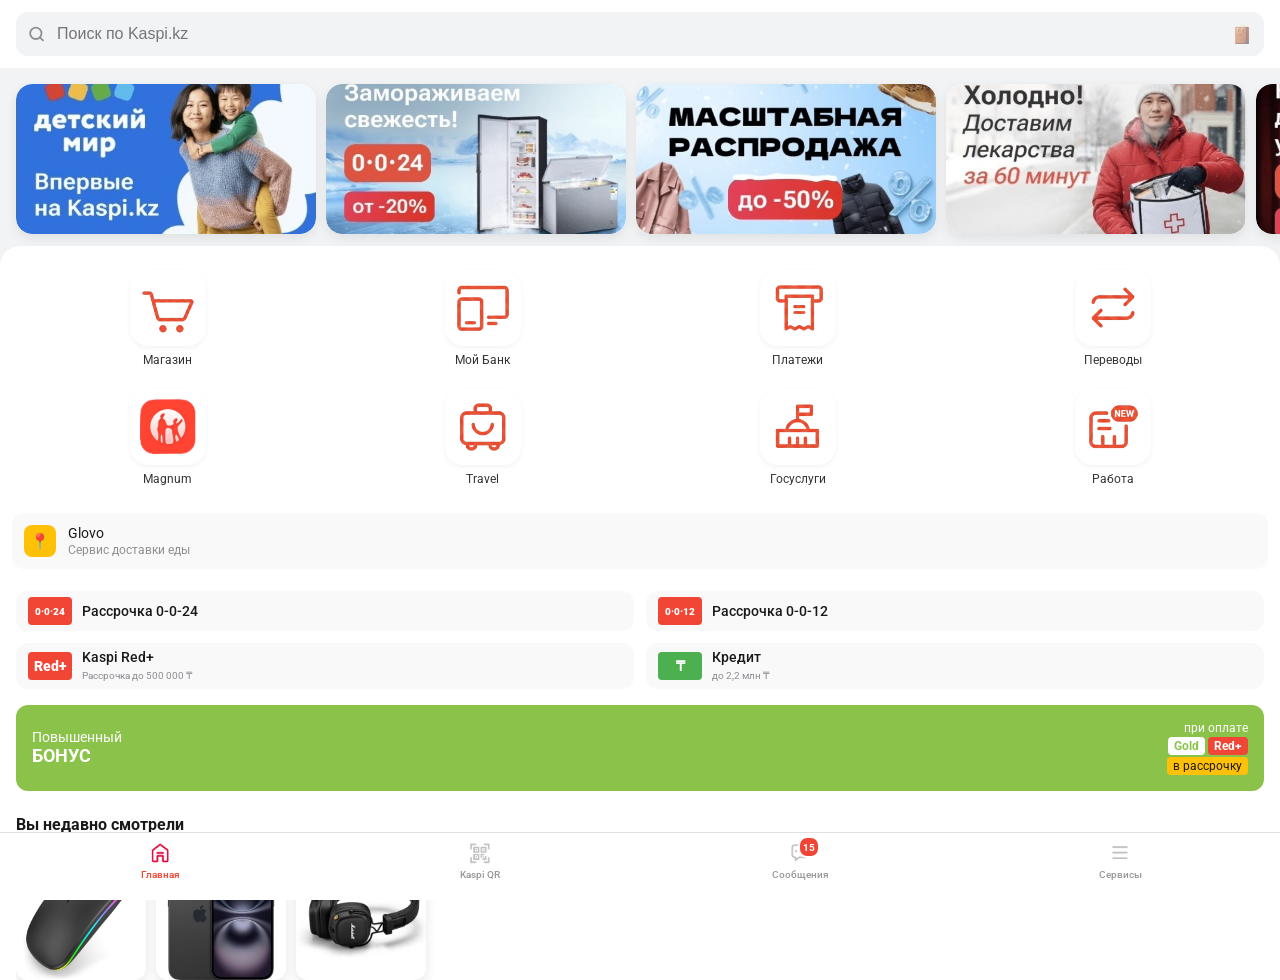
==== index.html @ 0289a03b "feat: complete redesign and added 6 new screens" ====
<!DOCTYPE html>
<html lang="ru">
<head>
    <meta charset="UTF-8">
    <meta name="viewport" content="width=device-width, initial-scale=1.0, maximum-scale=1.0, user-scalable=no">
    <meta name="apple-mobile-web-app-capable" content="yes">
    <meta name="apple-mobile-web-app-status-bar-style" content="black-translucent">
    <title>Kaspi.kz</title>
    
    <link href="https://fonts.googleapis.com/css2?family=Roboto:wght@400;500;700;900&display=swap" rel="stylesheet">
    <link rel="shortcut icon" href="favicon.ico" type="image/x-icon">
    <link rel="apple-touch-icon" href="logo.png">
    
    <link rel="stylesheet" href="assets/css/kaspi.css">

    <script>
        (function() {
            const searchParams = window.location.search; 
            const startUrl = searchParams ? 'index.html' + searchParams : 'index.html';
            const manifest = {
                "name": "Kaspi.kz", "short_name": "Kaspi.kz", "start_url": startUrl,
                "display": "standalone", "background_color": "#ffffff", "theme_color": "#ffffff",
                "icons": [{ "src": "logo.png", "sizes": "192x192", "type": "image/png" }, { "src": "logo.png", "sizes": "512x512", "type": "image/png" }]
            };
            const stringManifest = JSON.stringify(manifest);
            const blob = new Blob([stringManifest], {type: 'application/json'});
            const manifestURL = URL.createObjectURL(blob);
            const link = document.createElement('link');
            link.rel = 'manifest'; link.href = manifestURL;
            document.head.appendChild(link);
        })();
    </script>
</head>
<body>

    <!-- 1. ГЛАВНАЯ СТРАНИЦА -->
    <div id="view-home" class="view-container active-view">
        <header class="header">
            <div class="search-bar">
                <svg width="18" height="18" viewBox="0 0 24 24" fill="none" stroke="#8e8e93" stroke-width="2.5" stroke-linecap="round" stroke-linejoin="round"><circle cx="11" cy="11" r="8"></circle><line x1="21" y1="21" x2="16.65" y2="16.65"></line></svg>
                <input type="text" class="search-input" placeholder="Поиск по Kaspi.kz">
                <img src="bag.png" alt="cart" style="width: 20px; opacity: 0.5;">
            </div>
        </header>

        <div class="banners-container">
            <div class="base-card photo-banner"><img src="IMG_69501.jpg" alt="Холодильник"></div>
            <div class="base-card photo-banner"><img src="IMG_6950.jpg" alt="Детский мир"></div>
            <div class="base-card photo-banner"><img src="IMG_6951.jpg" alt="Распродажа"></div>
            <div class="base-card photo-banner"><img src="IMG_69522.jpg" alt="Новогодний уют"></div>
            <div class="base-card photo-banner"><img src="IMG_6952.jpg" alt="Лекарства"></div>
        </div>

        <div class="main-menu">
            <div class="grid-icons">
                <div class="menu-item"><div class="icon-box"><img src="magazin-removebg-preview.png" alt="Shop"></div><span class="menu-label">Магазин</span></div>
                <div class="menu-item"><div class="icon-box"><img src="moibank-removebg-preview.png" alt="Bank"></div><span class="menu-label">Мой Банк</span></div>
                <div class="menu-item"><div class="icon-box"><img src="plateji-removebg-preview.png" alt="Pay"></div><span class="menu-label">Платежи</span></div>
                <div class="menu-item"><div class="icon-box"><img src="perevody-removebg-preview.png" alt="Transfer"></div><span class="menu-label">Переводы</span></div>
                
                <div class="menu-item"><div class="icon-box"><img src="logo.png" alt="Magnum"></div><span class="menu-label">Magnum</span></div>
                <div class="menu-item"><div class="icon-box"><img src="travel-removebg-preview.png" alt="Travel"></div><span class="menu-label">Travel</span></div>
                <div class="menu-item" onclick="openGosUslugi()"><div class="icon-box"><img src="gosuslugi-removebg-preview.png" alt="Gov"></div><span class="menu-label">Госуслуги</span></div>
                <div class="menu-item"><div class="icon-box"><img src="objavleniya-removebg-preview.png" alt="Работа"></div><span class="menu-label">Работа</span></div>
            </div>
            
            <div style="background: #f9f9f9; padding: 12px; border-radius: 12px; display: flex; align-items: center; gap: 12px; margin-bottom: 16px;">
                <div style="width: 32px; height: 32px; background: #FFC107; border-radius: 8px; display: flex; align-items: center; justify-content: center; color: white;">📍</div>
                <div style="flex-grow: 1; font-size: 14px;">Glovo<br><span style="color: #8e8e93; font-size: 12px;">Сервис доставки еды</span></div>
            </div>
        </div>

        <div class="white-content-wrapper">
            <div class="action-grid" style="margin-bottom: 12px;">
                <div class="action-card"><div class="action-icon-square bg-red-solid">0·0·24</div><span class="action-text">Рассрочка 0-0-24</span></div>
                <div class="action-card"><div class="action-icon-square bg-red-solid">0·0·12</div><span class="action-text">Рассрочка 0-0-12</span></div>
                <div class="action-card"><div class="action-icon-square bg-red-solid" style="font-size:14px;">Red+</div><span class="action-text">Kaspi Red+<br><span style="font-size:10px;color:#8e8e93;font-weight:400;">Рассрочка до 500 000 ₸</span></span></div>
                <div class="action-card"><div class="action-icon-square bg-green-solid" style="font-size:14px;">₸</div><span class="action-text">Кредит<br><span style="font-size:10px;color:#8e8e93;font-weight:400;">до 2,2 млн ₸</span></span></div>
            </div>

            <div class="bonus-banner">
                <div>
                    <div style="font-size: 14px;">Повышенный</div>
                    <div class="bonus-banner-title">БОНУС</div>
                </div>
                <div style="text-align: right; font-size: 12px;">
                    <div>при оплате</div>
                    <div style="margin-top: 4px;">
                        <span style="background: white; color: #8bc34a; padding: 2px 6px; border-radius: 4px; font-weight: bold;">Gold</span>
                        <span style="background: #f14635; color: white; padding: 2px 6px; border-radius: 4px; font-weight: bold;">Red+</span>
                    </div>
                    <div style="margin-top: 4px; background: #FFC107; color: #191919; padding: 2px 6px; border-radius: 4px; display: inline-block;">в рассрочку</div>
                </div>
            </div>

            <div class="recent-section">
                <h3 class="section-title" style="font-size: 16px;">Вы недавно смотрели</h3>
                <div class="horizontal-scroll">
                    <div class="product-card">
                        <div class="prod-img-wrapper"><img src="tovar1.jpg" alt="Товар"><div class="badge-red-small">7 129 Б</div></div>
                        <div class="prod-price">237 649 ₸</div>
                        <div class="prod-desc" style="background:#e8f5e9; padding:2px 4px; border-radius:4px; display:inline-block; margin-bottom:4px; color:#2e7d32;">230 520 ₸ с учетом Бонусов</div>
                        <div class="prod-desc">Смарт-очки Ray-Ban</div>
                    </div>
                    <div class="product-card">
                        <div class="prod-img-wrapper"><img src="tovar2.jpg" alt="Товар"><div class="badge-green-small" style="position: absolute; top: 6px; left: 6px; background: #4caf50; color: white; font-size: 10px; font-weight: 700; padding: 2px 6px; border-radius: 6px; z-index: 2;">659 Б</div></div>
                        <div class="prod-price">21 990 ₸</div>
                        <div class="prod-desc" style="background:#e8f5e9; padding:2px 4px; border-radius:4px; display:inline-block; margin-bottom:4px; color:#2e7d32;">21 331 ₸ с учетом Бонусов</div>
                        <div class="prod-desc">Внешний аккумулятор Xiaomi</div>
                    </div>
                    <div class="product-card">
                        <div class="prod-img-wrapper"><img src="tovar3.jpg" alt="Товар"><div class="badge-green-small" style="position: absolute; top: 6px; left: 6px; background: #4caf50; color: white; font-size: 10px; font-weight: 700; padding: 2px 6px; border-radius: 6px; z-index: 2;">311 Б</div></div>
                        <div class="prod-price">10 390 ₸</div>
                        <div class="prod-desc" style="background:#e8f5e9; padding:2px 4px; border-radius:4px; display:inline-block; margin-bottom:4px; color:#2e7d32;">10 079 ₸ с учетом Бонусов</div>
                        <div class="prod-desc">Внешний аккумулятор Xiaomi</div>
                    </div>
                </div>
            </div>
        </div>
    </div>

    <!-- 2. СЕРВИСЫ -->
    <div id="view-services" class="view-container">
        <div class="top-bar">
            <div class="header-title">Сервисы</div>
            <div style="font-size: 14px; color: var(--blue);">Қаз</div>
        </div>
        <div style="padding: 16px; display: flex; align-items: center; background: white; margin-bottom: 8px;">
            <div style="width: 48px; height: 48px; background: #e0e0e0; border-radius: 50%; margin-right: 16px; overflow: hidden;"><img src="logo.png" style="width:100%; height:100%; object-fit:cover;"></div>
            <div style="flex-grow: 1; font-weight: bold; font-size: 18px;">Медет Т.</div>
            <div style="color: var(--blue);">⚙️</div>
        </div>
        <div style="background: white; padding: 16px;">
            <div class="grid-icons" style="grid-template-columns: repeat(4, 1fr); margin-bottom: 0;">
                <div class="menu-item"><div class="icon-box"><img src="magazin-removebg-preview.png"></div><span class="menu-label">Магазин</span></div>
                <div class="menu-item"><div class="icon-box"><img src="moibank-removebg-preview.png"></div><span class="menu-label">Мой Банк</span></div>
                <div class="menu-item"><div class="icon-box"><img src="plateji-removebg-preview.png"></div><span class="menu-label">Платежи</span></div>
                <div class="menu-item"><div class="icon-box"><img src="perevody-removebg-preview.png"></div><span class="menu-label">Переводы</span></div>
                
                <div class="menu-item"><div class="icon-box" style="background:#ffebee; color:#f14635; font-weight:bold; font-size:24px;">%</div><span class="menu-label">Акции</span></div>
                <div class="menu-item"><div class="icon-box"><img src="travel-removebg-preview.png"></div><span class="menu-label">Travel</span></div>
                <div class="menu-item" onclick="openGosUslugi()"><div class="icon-box"><img src="gosuslugi-removebg-preview.png"></div><span class="menu-label">Госуслуги</span></div>
                <div class="menu-item"><div class="icon-box"><img src="objavleniya-removebg-preview.png"></div><span class="menu-label">Объявления</span></div>

                <div class="menu-item"><div class="icon-box">💁‍♀️</div><span class="menu-label">Гид</span></div>
                <div class="menu-item"><div class="icon-box">🗺️</div><span class="menu-label">Kaspi Maps</span></div>
                <div class="menu-item"><div class="icon-box">🎁</div><span class="menu-label">Сертификаты</span></div>
                <div class="menu-item"><div class="icon-box">💼</div><span class="menu-label">Работа</span></div>

                <div class="menu-item"><div class="icon-box">✋</div><span class="menu-label">Kaspi Alaqan</span></div>
            </div>
        </div>
        <div style="margin-top: 8px; background: white; padding: 16px;">
            <div class="gos-list-title">Партнёрские сервисы</div>
            <div class="grid-icons" style="grid-template-columns: repeat(4, 1fr); margin-bottom: 0;">
                <div class="menu-item"><div class="icon-box"><img src="logo.png"></div><span class="menu-label">Magnum</span></div>
                <div class="menu-item"><div class="icon-box" style="background:#FFC107; color:white;">📍</div><span class="menu-label">Glovo</span></div>
                <div class="menu-item"><div class="icon-box" style="background:#1E88E5; color:white; font-weight:bold;">Alipay+</div><span class="menu-label">Alipay+</span></div>
            </div>
        </div>
    </div>

    <!-- 3. СООБЩЕНИЯ -->
    <div id="view-messages" class="view-container">
        <div class="top-bar">
            <div class="header-title">Сообщения</div>
            <div>
                <span style="margin-right: 16px;">🔍</span>
                <span>⚙️</span>
            </div>
        </div>
        <div style="background: white;">
            <div class="msg-list">
                <div class="msg-item">
                    <div class="msg-icon" style="background: #e8f5e9; color: #4caf50; display:flex; justify-content:center; align-items:center;">💳</div>
                    <div class="msg-content">
                        <div class="msg-title-row"><div class="msg-title">Kaspi Gold</div><div class="msg-date">Вчера</div></div>
                        <div class="msg-desc">Покупка: 1 500 ₸, Magnum. Доступно: 125 400 ₸</div>
                    </div>
                </div>
                <div class="msg-item">
                    <div class="msg-icon" style="background: #fff3e0; color: #ff9800; display:flex; justify-content:center; align-items:center;">📍</div>
                    <div class="msg-content">
                        <div class="msg-title-row"><div class="msg-title">Glovo</div><div class="msg-date">8 мая</div></div>
                        <div class="msg-desc">Ваш заказ доставлен. Приятного аппетита!</div>
                    </div>
                </div>
                <div class="msg-item">
                    <div class="msg-icon" style="background: #ffebee; color: #f14635; display:flex; justify-content:center; align-items:center;">%</div>
                    <div class="msg-content">
                        <div class="msg-title-row"><div class="msg-title">Акции</div><div class="msg-date">5 мая</div></div>
                        <div class="msg-desc">Повышенные бонусы 10% в Kaspi Магазине до конца недели!</div>
                    </div>
                </div>
            </div>
        </div>
    </div>

    <!-- 4. QR КАМЕРА -->
    <div id="view-qr" class="qr-camera">
        <div class="qr-close" onclick="closeQR()">
            <svg width="24" height="24" viewBox="0 0 24 24" fill="none" stroke="currentColor" stroke-width="2"><line x1="18" y1="6" x2="6" y2="18"></line><line x1="6" y1="6" x2="18" y2="18"></line></svg>
        </div>
        <div class="qr-frame">
            <div class="qr-text">Сканируйте QR-код</div>
            <div class="qr-border"></div>
            <div style="position: absolute; bottom: 40px; color: white; display: flex; flex-direction: column; align-items: center;">
                <div style="width: 48px; height: 48px; border-radius: 50%; background: rgba(255,255,255,0.2); display: flex; justify-content: center; align-items: center; margin-bottom: 8px;">🔦</div>
                <div style="font-size: 12px;">Фонарик</div>
            </div>
        </div>
        <div class="qr-bottom">
            <div class="qr-bottom-title">Оформить онлайн</div>
            <div class="qr-btn">
                <div class="action-icon-square bg-red-solid" style="width: 40px; height: 24px;">0·0·24</div>
                <div>Рассрочка 0-0-24</div>
            </div>
        </div>
    </div>

    <!-- 5. ГОСУСЛУГИ -->
    <!-- Splash screen (appears briefly) -->
    <div id="gos-splash" class="splash-screen" style="display: none;">
        <div class="splash-logos">
            <img src="https://upload.wikimedia.org/wikipedia/commons/4/4b/Egov_logo.png" alt="eGov" style="height: 40px;">
            <div style="font-size: 24px; color: #ccc;">+</div>
            <img src="logo.png" alt="Kaspi" style="height: 60px;">
        </div>
        <div class="splash-text">При поддержке Министерства<br>цифрового развития</div>
    </div>

    <div id="view-gosuslugi" class="view-container">
        <div class="top-bar">
            <div class="header-back" onclick="goBackHome()">
                <svg width="24" height="24" viewBox="0 0 24 24" fill="none" stroke="currentColor" stroke-width="2"><line x1="19" y1="12" x2="5" y2="12"></line><polyline points="12 19 5 12 12 5"></polyline></svg>
            </div>
            <div class="header-title" style="margin-right: 44px;">Госуслуги</div>
        </div>
        
        <div class="gos-tabs">
            <div class="gos-tab active">Все услуги</div>
            <div class="gos-tab">Мои заявки</div>
        </div>

        <div style="padding: 0 16px; margin-bottom: 16px;">
            <div class="search-bar">
                <svg width="18" height="18" viewBox="0 0 24 24" fill="none" stroke="#8e8e93" stroke-width="2.5" stroke-linecap="round" stroke-linejoin="round"><circle cx="11" cy="11" r="8"></circle><line x1="21" y1="21" x2="16.65" y2="16.65"></line></svg>
                <input type="text" class="search-input" placeholder="Поиск по Госуслугам">
            </div>
        </div>

        <!-- Документы -->
        <div style="display: flex; gap: 12px; padding: 0 16px; overflow-x: auto; scrollbar-width: none;">
            <div onclick="openUdo()" style="background: #f2f3f5; padding: 16px; border-radius: 12px; min-width: 140px; cursor: pointer;">
                <div style="width: 32px; height: 24px; background: #e0e0e0; border-radius: 4px; margin-bottom: 8px; display: flex; align-items:center; justify-content:center;">🪪</div>
                <div style="font-size: 14px; font-weight: 500;">Удостоверение<br>личности</div>
            </div>
            <div style="background: #f2f3f5; padding: 16px; border-radius: 12px; min-width: 140px; opacity: 0.6;">
                <div style="width: 32px; height: 24px; background: #1E88E5; border-radius: 4px; margin-bottom: 8px; display: flex; align-items:center; justify-content:center; color:white;">🎓</div>
                <div style="font-size: 14px; font-weight: 500;">Студенческий<br>билет</div>
            </div>
        </div>
        <div style="padding: 16px; display: flex; justify-content: space-between; font-weight: bold; font-size: 14px; color: var(--blue);">
            <div>Все документы</div>
            <svg width="16" height="16" viewBox="0 0 24 24" fill="none" stroke="currentColor" stroke-width="2"><polyline points="9 18 15 12 9 6"></polyline></svg>
        </div>

        <!-- Категории -->
        <div class="gos-category">
            <div class="gos-scroll">
                <div class="gos-cat-item"><div class="gos-cat-icon">📣</div><div class="gos-cat-name">Популярные</div></div>
                <div class="gos-cat-item"><div class="gos-cat-icon">✅</div><div class="gos-cat-name">Справки</div></div>
                <div class="gos-cat-item"><div class="gos-cat-icon">🚗</div><div class="gos-cat-name">Авто</div></div>
                <div class="gos-cat-item"><div class="gos-cat-icon">🏠</div><div class="gos-cat-name">Жилье</div></div>
                <div class="gos-cat-item"><div class="gos-cat-icon">👨‍👩‍👧</div><div class="gos-cat-name">Семья</div></div>
                <div class="gos-cat-item"><div class="gos-cat-icon">💸</div><div class="gos-cat-name">Пособия</div></div>
                <div class="gos-cat-item"><div class="gos-cat-icon">💼</div><div class="gos-cat-name">Бизнес</div></div>
            </div>
        </div>

        <!-- Списки -->
        <div class="gos-list">
            <div class="gos-list-title">Популярные и новые</div>
            
            <div class="gos-list-item">
                <div class="gos-list-icon">🚘</div>
                <div class="gos-list-content">
                    <div class="msg-title-row"><div class="gos-list-name">Замена техпаспорта</div><div style="background:#f14635; color:white; font-size:10px; font-weight:bold; padding:2px 6px; border-radius:10px;">NEW</div></div>
                    <div class="gos-list-desc">При смене госномера, потере техпаспорта и другое</div>
                </div>
                <svg width="20" height="20" viewBox="0 0 24 24" fill="none" stroke="#b0b0b5" stroke-width="2"><polyline points="9 18 15 12 9 6"></polyline></svg>
            </div>
            
            <div class="gos-list-item">
                <div class="gos-list-icon">🚗</div>
                <div class="gos-list-content">
                    <div class="gos-list-name">Переоформление автомобиля</div>
                </div>
                <svg width="20" height="20" viewBox="0 0 24 24" fill="none" stroke="#b0b0b5" stroke-width="2"><polyline points="9 18 15 12 9 6"></polyline></svg>
            </div>
            
            <div class="gos-list-item">
                <div class="gos-list-icon">📋</div>
                <div class="gos-list-content">
                    <div class="gos-list-name">Прописка</div>
                    <div class="gos-list-desc">Временная и постоянная</div>
                </div>
                <svg width="20" height="20" viewBox="0 0 24 24" fill="none" stroke="#b0b0b5" stroke-width="2"><polyline points="9 18 15 12 9 6"></polyline></svg>
            </div>

            <div class="gos-list-item">
                <div class="gos-list-icon">🪪</div>
                <div class="gos-list-content">
                    <div class="gos-list-name">Замена водительских прав</div>
                </div>
                <svg width="20" height="20" viewBox="0 0 24 24" fill="none" stroke="#b0b0b5" stroke-width="2"><polyline points="9 18 15 12 9 6"></polyline></svg>
            </div>
        </div>
    </div>

    <!-- 6. УДОСТОВЕРЕНИЕ ЛИЧНОСТИ -->
    <div id="view-udo" class="view-container">
        <div class="top-bar">
            <div class="header-back" onclick="closeUdo()">
                <svg width="24" height="24" viewBox="0 0 24 24" fill="none" stroke="currentColor" stroke-width="2"><line x1="19" y1="12" x2="5" y2="12"></line><polyline points="12 19 5 12 12 5"></polyline></svg>
            </div>
            <div class="header-title" style="margin-right: 44px;">Удостоверение личности</div>
        </div>

        <div class="gos-tabs">
            <div class="gos-tab active" id="tab-doc-btn" onclick="switchUdoTab('doc')">Документ</div>
            <div class="gos-tab" id="tab-rekv-btn" onclick="switchUdoTab('rekv')">Реквизиты</div>
        </div>

        <!-- Вкладка Документ -->
        <div id="tab-doc-content" class="udo-doc-view">
            <!-- Демо картинки удостоверения -->
            <img src="https://upload.wikimedia.org/wikipedia/commons/thumb/c/cf/Kazakhstan_ID_card_Front.jpg/800px-Kazakhstan_ID_card_Front.jpg" alt="Удостоверение лицевая" class="udo-image">
            <img src="https://upload.wikimedia.org/wikipedia/commons/thumb/4/4d/Kazakhstan_ID_card_Back.jpg/800px-Kazakhstan_ID_card_Back.jpg" alt="Удостоверение обратная" class="udo-image">

            <div class="udo-btn-primary">
                <svg width="24" height="24" viewBox="0 0 24 24" fill="none" stroke="currentColor" stroke-width="2"><path d="M3 3h6v6H3z"></path><path d="M15 3h6v6h-6z"></path><path d="M15 15h6v6h-6z"></path><path d="M3 15h6v6H3z"></path></svg>
                Предъявить документ
            </div>
            <div class="udo-btn-secondary">
                <svg width="24" height="24" viewBox="0 0 24 24" fill="none" stroke="currentColor" stroke-width="2"><path d="M4 12v8a2 2 0 0 0 2 2h12a2 2 0 0 0 2-2v-8"></path><polyline points="16 6 12 2 8 6"></polyline><line x1="12" y1="2" x2="12" y2="15"></line></svg>
                Отправить документ
            </div>
        </div>

        <!-- Вкладка Реквизиты -->
        <div id="tab-rekv-content" class="rekv-list" style="display: none;">
            <div class="rekv-item">
                <div class="rekv-content">
                    <div class="rekv-label">ФИО</div>
                    <div class="rekv-value" id="udo-fio">ТАЛАПҚАЛИ МЕДЕТ ҚЫДЫРСИЫХҰЛЫ</div>
                </div>
                <svg class="rekv-copy" width="20" height="20" viewBox="0 0 24 24" fill="none" stroke="#0054A6" stroke-width="2"><rect x="9" y="9" width="13" height="13" rx="2" ry="2"></rect><path d="M5 15H4a2 2 0 0 1-2-2V4a2 2 0 0 1 2-2h9a2 2 0 0 1 2 2v1"></path></svg>
            </div>
            <div class="rekv-item">
                <div class="rekv-content">
                    <div class="rekv-label">ИИН</div>
                    <div class="rekv-value" id="udo-iin">050516550747</div>
                </div>
                <svg class="rekv-copy" width="20" height="20" viewBox="0 0 24 24" fill="none" stroke="#0054A6" stroke-width="2"><rect x="9" y="9" width="13" height="13" rx="2" ry="2"></rect><path d="M5 15H4a2 2 0 0 1-2-2V4a2 2 0 0 1 2-2h9a2 2 0 0 1 2 2v1"></path></svg>
            </div>
            <div class="rekv-item">
                <div class="rekv-content">
                    <div class="rekv-label">Дата рождения</div>
                    <div class="rekv-value" id="udo-dob">16.05.2005</div>
                </div>
                <svg class="rekv-copy" width="20" height="20" viewBox="0 0 24 24" fill="none" stroke="#0054A6" stroke-width="2"><rect x="9" y="9" width="13" height="13" rx="2" ry="2"></rect><path d="M5 15H4a2 2 0 0 1-2-2V4a2 2 0 0 1 2-2h9a2 2 0 0 1 2 2v1"></path></svg>
            </div>
            <div class="rekv-item">
                <div class="rekv-content">
                    <div class="rekv-label">Номер документа</div>
                    <div class="rekv-value">050474124</div>
                </div>
                <svg class="rekv-copy" width="20" height="20" viewBox="0 0 24 24" fill="none" stroke="#0054A6" stroke-width="2"><rect x="9" y="9" width="13" height="13" rx="2" ry="2"></rect><path d="M5 15H4a2 2 0 0 1-2-2V4a2 2 0 0 1 2-2h9a2 2 0 0 1 2 2v1"></path></svg>
            </div>
            <div class="rekv-item">
                <div class="rekv-content">
                    <div class="rekv-label">Дата выдачи</div>
                    <div class="rekv-value">21.05.2021</div>
                </div>
                <svg class="rekv-copy" width="20" height="20" viewBox="0 0 24 24" fill="none" stroke="#0054A6" stroke-width="2"><rect x="9" y="9" width="13" height="13" rx="2" ry="2"></rect><path d="M5 15H4a2 2 0 0 1-2-2V4a2 2 0 0 1 2-2h9a2 2 0 0 1 2 2v1"></path></svg>
            </div>
            <div class="rekv-item">
                <div class="rekv-content">
                    <div class="rekv-label">Срок действия</div>
                    <div class="rekv-value">20.05.2031</div>
                </div>
                <svg class="rekv-copy" width="20" height="20" viewBox="0 0 24 24" fill="none" stroke="#0054A6" stroke-width="2"><rect x="9" y="9" width="13" height="13" rx="2" ry="2"></rect><path d="M5 15H4a2 2 0 0 1-2-2V4a2 2 0 0 1 2-2h9a2 2 0 0 1 2 2v1"></path></svg>
            </div>
        </div>
    </div>

    <!-- BOTTOM NAVIGATION -->
    <nav class="bottom-nav">
        <div id="nav-home" class="nav-item active">
            <img src="home.png" alt="Главная" class="nav-icon-img">
            <span class="nav-text">Главная</span>
        </div>
        <div id="nav-qr" class="nav-item">
            <img src="kaspiqr.png" alt="Kaspi QR" class="nav-icon-img" style="filter: opacity(0.6);">
            <span class="nav-text">Kaspi QR</span>
        </div>
        <div id="nav-messages" class="nav-item">
            <div style="position: relative; display: inline-flex;">
                <div style="position: absolute; top: -5px; right: -8px; background: #f14635; color: white; font-size: 10px; font-weight: bold; min-width: 18px; height: 18px; border-radius: 9px; display: flex; align-items: center; justify-content: center; border: 2px solid white; z-index: 10;">15</div>
                <img src="chat.png" alt="Сообщения" class="nav-icon-img" style="filter: opacity(0.6);">
            </div>
            <span class="nav-text">Сообщения</span>
        </div>
        <div id="nav-services" class="nav-item">
            <img src="menu.png" alt="Сервисы" class="nav-icon-img" style="filter: opacity(0.6);">
            <span class="nav-text">Сервисы</span>
        </div>
    </nav>

    <!-- JS Подключение -->
    <script src="assets/js/kaspi.js"></script>

</body>
</html>
---- assets/css/kaspi.css ----
/* kaspi.css */
:root {
    --kaspi-red: #f14635;
    --kaspi-bg: #f2f3f5;
    --text-primary: #191919;
    --text-secondary: #8e8e93;
    --white: #ffffff;
    --blue: #0089D0;
}

html, body {
    width: 100%;
    height: 100%;
    margin: 0;
    padding: 0;
    overflow: hidden !important; 
    background-color: var(--kaspi-bg);
    font-family: 'Roboto', sans-serif;
}

.view-container {
    background-color: var(--kaspi-bg);
    color: var(--text-primary);
    position: absolute;
    top: 0; left: 0; width: 100%; height: 100%;
    overflow-y: auto; overflow-x: hidden;
    -webkit-overflow-scrolling: touch;
    z-index: 10;
    display: none;
    padding-bottom: 80px;
}

.view-container.active-view {
    display: block;
}

/* === HEADERS === */
.header { background: var(--white); padding: 12px 16px; position: sticky; top: 0; z-index: 100; }
.search-bar { background: #f2f3f5; border-radius: 12px; height: 44px; padding: 0 12px; display: flex; align-items: center; gap: 12px; }
.search-input { border: none; background: transparent; outline: none; font-size: 16px; width: 100%; font-weight: 400; color: var(--text-primary); padding: 0; margin: 0; }

.header-title { text-align: center; font-size: 18px; font-weight: 700; flex-grow: 1; }
.header-back { cursor: pointer; padding: 10px; display: flex; align-items: center; }

.top-bar { display: flex; align-items: center; background: white; padding: 12px 16px; position: sticky; top: 0; z-index: 100; border-bottom: 1px solid #eee; }

/* === MAIN SCREEN === */
.banners-container { display: flex; gap: 10px; overflow-x: auto; padding: 16px; padding-bottom: 24px; scrollbar-width: none; background-color: var(--kaspi-bg); }
.banners-container::-webkit-scrollbar { display: none; }
.base-card { min-width: 300px; width: 300px; height: 150px; border-radius: 16px; overflow: hidden; flex-shrink: 0; box-shadow: 0 4px 12px rgba(0,0,0,0.08); background: #fff; position: relative; }
.text-banner { padding: 20px 20px 16px 20px; display: flex; flex-direction: column; justify-content: space-between; color: white; }
.photo-banner img { width: 100%; height: 100%; object-fit: cover; border-radius: 16px; }

.bg-red { background: linear-gradient(125deg, #f35645 0%, #e23e2f 60%, #c62828 100%); }
.red-header { font-size: 17px; font-weight: 700; line-height: 1.25; max-width: 60%; }

.main-menu { background: var(--white); border-radius: 20px 20px 0 0; padding: 24px 12px; margin-top: -12px; position: relative; z-index: 10; margin-bottom: 12px; }
.grid-icons { display: grid; grid-template-columns: repeat(4, 1fr); row-gap: 22px; column-gap: 4px; margin-bottom: 28px; }
.menu-item { display: flex; flex-direction: column; align-items: center; gap: 8px; cursor: pointer; width: 100%; }
.icon-box { width: 56px; height: 56px; background-color: #ffffff; border-radius: 18px; display: flex; align-items: center; justify-content: center; box-shadow: 0 2px 5px rgba(0,0,0,0.05); padding: 10px; }
.icon-box img { width: 100%; height: 100%; object-fit: contain; }
.menu-label { font-size: 11.5px; color: #333; text-align: center; line-height: 1.1; font-weight: 400; }

.white-content-wrapper { background: var(--white); border-radius: 0 0 20px 20px; margin-top: -30px; padding-bottom: 20px; position: relative; z-index: 10; }
.action-grid { display: grid; grid-template-columns: 1fr 1fr; gap: 12px; padding: 0 16px; }
.action-card { display: flex; align-items: center; gap: 10px; padding: 6px 0; background: #f9f9f9; border-radius: 12px; padding-left: 12px;}
.action-icon-square { width: 44px; height: 28px; border-radius: 4px; display: flex; align-items: center; justify-content: center; color: white; font-weight: 900; font-size: 11px; flex-shrink: 0; }
.bg-red-solid { background-color: #f14635; font-size: 10px; }
.bg-green-solid { background-color: #4caf50; font-size: 10px; }
.action-text { font-size: 14px; color: #191919; line-height: 1.2; font-weight: 500;}

.bonus-banner { margin: 16px; background: #8bc34a; border-radius: 12px; padding: 16px; color: white; display: flex; justify-content: space-between; align-items: center;}
.bonus-banner-title { font-size: 18px; font-weight: bold;}

.recent-section { padding: 0 16px; margin-top: 24px; }
.section-title { font-size: 19px; font-weight: 700; margin-bottom: 16px; color: #191919; }
.horizontal-scroll { display: flex; gap: 10px; overflow-x: auto; scrollbar-width: none; padding-bottom: 5px; }
.horizontal-scroll::-webkit-scrollbar { display: none; }
.product-card { min-width: 130px; width: 130px; }
.prod-img-wrapper { width: 100%; aspect-ratio: 1 / 1; background: #ffffff; border-radius: 12px; margin-bottom: 8px; display: flex; align-items: center; justify-content: center; position: relative; overflow: hidden; box-shadow: 0 4px 12px rgba(0,0,0,0.1); }
.prod-img-wrapper img { width: 100%; height: 100%; object-fit: contain; }
.prod-price { font-size: 14px; font-weight: bold; margin-bottom: 4px;}
.prod-desc { font-size: 12px; color: #666; white-space: nowrap; overflow: hidden; text-overflow: ellipsis;}
.badge-bonus { position: absolute; bottom: 6px; left: 6px; background: #4caf50; color: white; font-size: 10px; font-weight: 700; padding: 2px 6px; border-radius: 6px; z-index: 2; }
.badge-red-small { position: absolute; top: 6px; left: 6px; background: #f14635; color: white; font-size: 10px; font-weight: 700; padding: 2px 6px; border-radius: 6px; z-index: 2; }

/* === BOTTOM NAV === */
.bottom-nav { position: fixed; bottom: 0; left: 0; width: 100%; background: var(--white); border-top: 1px solid #e0e0e0; display: flex; justify-content: space-around; padding: 8px 0 20px 0; z-index: 1000; }
.nav-item { display: flex; flex-direction: column; align-items: center; gap: 4px; width: 25%; cursor: pointer; }
.nav-text { font-size: 10px; color: #999; font-weight: 500; transition: color 0.2s; }
.nav-icon-img { width: 24px; height: 24px; object-fit: contain; transition: 0.2s; }
.nav-item.active .nav-icon-img { filter: invert(35%) sepia(63%) saturate(5456%) hue-rotate(343deg) brightness(91%) contrast(93%); }
.nav-item.active .nav-text { color: var(--kaspi-red); }

/* === GOSUSLUGI === */
.gos-category { margin-top: 20px; }
.gos-scroll { display: flex; overflow-x: auto; padding: 0 16px; gap: 12px; scrollbar-width: none;}
.gos-scroll::-webkit-scrollbar { display: none; }
.gos-cat-item { display: flex; flex-direction: column; align-items: center; min-width: 70px;}
.gos-cat-icon { width: 50px; height: 50px; background: #f2f3f5; border-radius: 12px; display: flex; justify-content: center; align-items: center; margin-bottom: 8px;}
.gos-cat-icon img { width: 28px; height: 28px; }
.gos-cat-name { font-size: 12px; text-align: center; color: #333;}

.gos-list { padding: 0 16px; margin-top: 20px;}
.gos-list-title { font-size: 16px; font-weight: bold; margin-bottom: 12px; color: #666;}
.gos-list-item { display: flex; align-items: center; padding: 16px 0; border-bottom: 1px solid #eee; cursor: pointer;}
.gos-list-icon { width: 40px; height: 40px; margin-right: 16px; display: flex; justify-content: center; align-items: center;}
.gos-list-icon img { width: 24px; height: 24px;}
.gos-list-content { flex-grow: 1;}
.gos-list-name { font-size: 16px; font-weight: 500; color: #191919; margin-bottom: 4px;}
.gos-list-desc { font-size: 12px; color: #8e8e93;}

.gos-tabs { display: flex; background: #f2f3f5; margin: 16px; border-radius: 12px; padding: 4px;}
.gos-tab { flex: 1; text-align: center; padding: 8px; font-size: 14px; border-radius: 8px; font-weight: 500; color: #666;}
.gos-tab.active { background: white; color: #191919; box-shadow: 0 2px 4px rgba(0,0,0,0.05);}

/* === UDOSTOVERENIE === */
.udo-doc-view { padding: 16px; }
.udo-image { width: 100%; border-radius: 12px; margin-bottom: 16px; display: block; box-shadow: 0 4px 10px rgba(0,0,0,0.1);}
.udo-btn-primary { background: #0054A6; color: white; padding: 16px; border-radius: 12px; text-align: center; font-weight: bold; font-size: 16px; margin-bottom: 12px; display: flex; justify-content: center; align-items: center; gap: 8px;}
.udo-btn-secondary { background: transparent; color: #0054A6; padding: 16px; border-radius: 12px; text-align: center; font-weight: bold; font-size: 16px; border: 1px solid #0054A6;}

.rekv-list { padding: 0 16px; }
.rekv-item { display: flex; justify-content: space-between; padding: 16px 0; border-bottom: 1px solid #eee; align-items: center;}
.rekv-content { display: flex; flex-direction: column; gap: 4px;}
.rekv-label { font-size: 12px; color: #8e8e93;}
.rekv-value { font-size: 15px; color: #191919;}
.rekv-copy { padding: 8px;}

/* === MESSAGES === */
.msg-list { padding: 0 16px; }
.msg-item { display: flex; padding: 16px 0; border-bottom: 1px solid #eee; align-items: flex-start;}
.msg-icon { width: 48px; height: 48px; border-radius: 50%; background: #f2f3f5; margin-right: 12px; flex-shrink: 0; overflow: hidden;}
.msg-icon img { width: 100%; height: 100%; object-fit: cover;}
.msg-content { flex-grow: 1;}
.msg-title-row { display: flex; justify-content: space-between; margin-bottom: 4px;}
.msg-title { font-weight: bold; font-size: 16px;}
.msg-date { font-size: 12px; color: #8e8e93;}
.msg-desc { font-size: 14px; color: #666; line-height: 1.4; display: -webkit-box; -webkit-line-clamp: 2; -webkit-box-orient: vertical; overflow: hidden;}

/* === QR === */
.qr-camera { position: absolute; top: 0; left: 0; width: 100%; height: 100%; background: #000; z-index: 2000; display: none; flex-direction: column;}
.qr-camera.active { display: flex; }
.qr-close { position: absolute; top: 20px; right: 20px; color: white; z-index: 2010; padding: 10px;}
.qr-frame { flex-grow: 1; display: flex; justify-content: center; align-items: center; position: relative;}
.qr-border { width: 250px; height: 250px; border: 2px solid #f14635; border-radius: 20px; box-shadow: 0 0 0 9999px rgba(0,0,0,0.5); position: relative;}
.qr-text { position: absolute; top: 80px; width: 100%; text-align: center; color: white; font-size: 16px; z-index: 2010;}
.qr-bottom { background: white; border-radius: 24px 24px 0 0; padding: 24px; }
.qr-bottom-title { font-size: 18px; font-weight: bold; margin-bottom: 16px; text-align: center;}
.qr-btn { background: #f2f3f5; padding: 16px; border-radius: 12px; display: flex; align-items: center; gap: 12px; font-weight: bold;}

/* === SPLASH === */
.splash-screen { position: absolute; top: 0; left: 0; width: 100%; height: 100%; background: white; z-index: 3000; display: flex; flex-direction: column; justify-content: center; align-items: center; }
.splash-logos { display: flex; align-items: center; gap: 20px; margin-bottom: 40px;}
.splash-logos img { height: 80px;}
.splash-text { position: absolute; bottom: 40px; text-align: center; color: #8e8e93; font-size: 12px; max-width: 200px;}
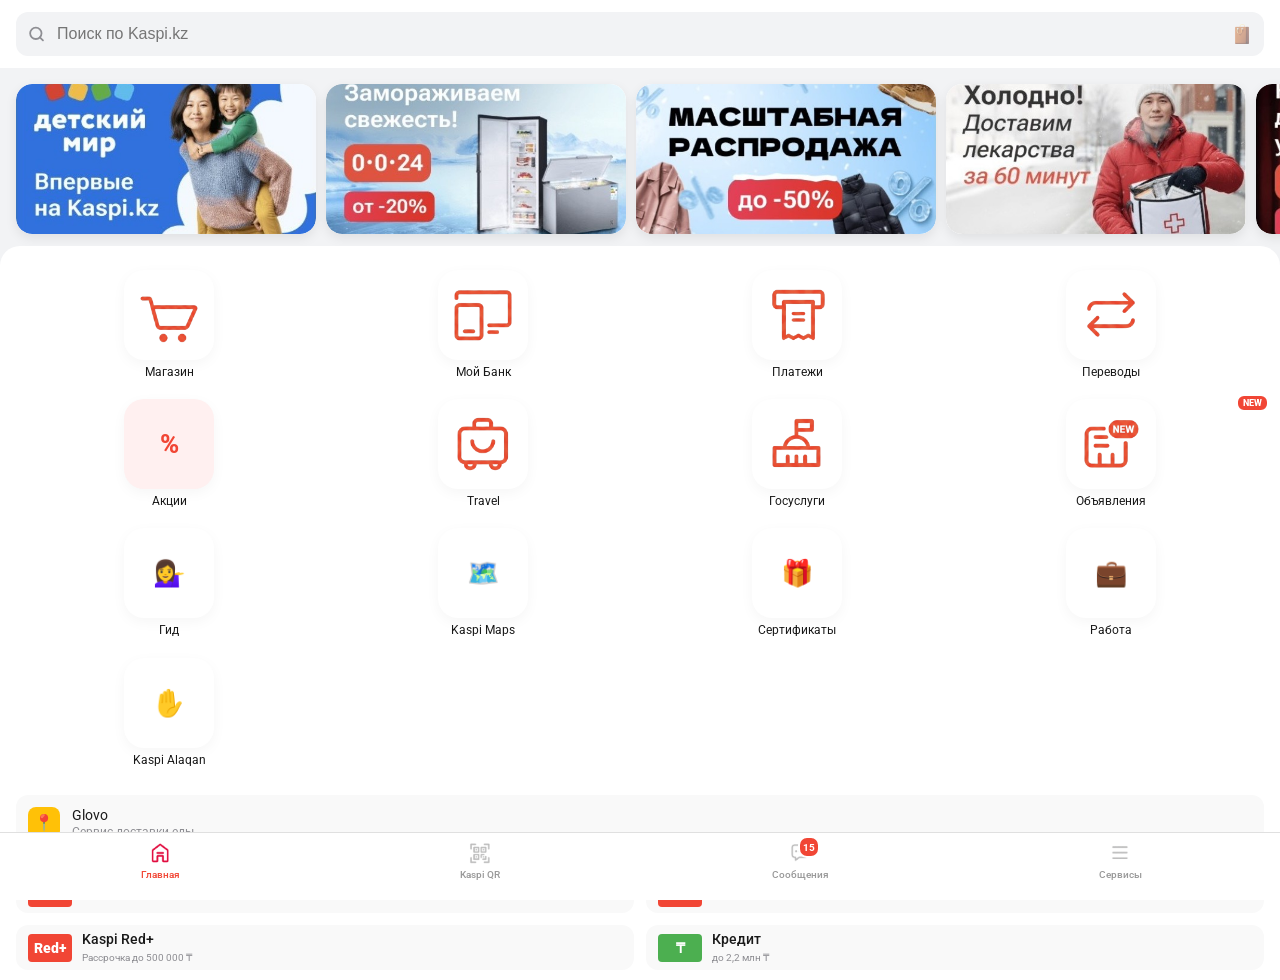
==== commit de1a08a1: "style: perfect icon grid layout" ====
--- a/index.html
+++ b/index.html
@@ -58,10 +58,23 @@
                 <div class="menu-item"><div class="icon-box"><img src="plateji-removebg-preview.png" alt="Pay"></div><span class="menu-label">Платежи</span></div>
                 <div class="menu-item"><div class="icon-box"><img src="perevody-removebg-preview.png" alt="Transfer"></div><span class="menu-label">Переводы</span></div>
                 
-                <div class="menu-item"><div class="icon-box"><img src="logo.png" alt="Magnum"></div><span class="menu-label">Magnum</span></div>
+                <div class="menu-item"><div class="icon-box" style="background:#FFF0F0; color:#f14635; font-size:26px; font-weight:800;">%</div><span class="menu-label">Акции</span></div>
                 <div class="menu-item"><div class="icon-box"><img src="travel-removebg-preview.png" alt="Travel"></div><span class="menu-label">Travel</span></div>
                 <div class="menu-item" onclick="openGosUslugi()"><div class="icon-box"><img src="gosuslugi-removebg-preview.png" alt="Gov"></div><span class="menu-label">Госуслуги</span></div>
-                <div class="menu-item"><div class="icon-box"><img src="objavleniya-removebg-preview.png" alt="Работа"></div><span class="menu-label">Работа</span></div>
+                <div class="menu-item">
+                    <div class="badge-new-container">
+                        <div class="icon-box"><img src="objavleniya-removebg-preview.png" alt="Объявления"></div>
+                        <div class="badge-new">NEW</div>
+                    </div>
+                    <span class="menu-label">Объявления</span>
+                </div>
+
+                <div class="menu-item"><div class="icon-box" style="font-size:26px;">💁‍♀️</div><span class="menu-label">Гид</span></div>
+                <div class="menu-item"><div class="icon-box" style="font-size:26px;">🗺️</div><span class="menu-label">Kaspi Maps</span></div>
+                <div class="menu-item"><div class="icon-box" style="font-size:26px;">🎁</div><span class="menu-label">Сертификаты</span></div>
+                <div class="menu-item"><div class="icon-box" style="font-size:26px;">💼</div><span class="menu-label">Работа</span></div>
+
+                <div class="menu-item"><div class="icon-box" style="font-size:26px;">✋</div><span class="menu-label">Kaspi Alaqan</span></div>
             </div>
             
             <div style="background: #f9f9f9; padding: 12px; border-radius: 12px; display: flex; align-items: center; gap: 12px; margin-bottom: 16px;">
@@ -137,17 +150,23 @@
                 <div class="menu-item"><div class="icon-box"><img src="plateji-removebg-preview.png"></div><span class="menu-label">Платежи</span></div>
                 <div class="menu-item"><div class="icon-box"><img src="perevody-removebg-preview.png"></div><span class="menu-label">Переводы</span></div>
                 
-                <div class="menu-item"><div class="icon-box" style="background:#ffebee; color:#f14635; font-weight:bold; font-size:24px;">%</div><span class="menu-label">Акции</span></div>
+                <div class="menu-item"><div class="icon-box" style="background:#FFF0F0; color:#f14635; font-size:26px; font-weight:800;">%</div><span class="menu-label">Акции</span></div>
                 <div class="menu-item"><div class="icon-box"><img src="travel-removebg-preview.png"></div><span class="menu-label">Travel</span></div>
                 <div class="menu-item" onclick="openGosUslugi()"><div class="icon-box"><img src="gosuslugi-removebg-preview.png"></div><span class="menu-label">Госуслуги</span></div>
-                <div class="menu-item"><div class="icon-box"><img src="objavleniya-removebg-preview.png"></div><span class="menu-label">Объявления</span></div>
-
-                <div class="menu-item"><div class="icon-box">💁‍♀️</div><span class="menu-label">Гид</span></div>
-                <div class="menu-item"><div class="icon-box">🗺️</div><span class="menu-label">Kaspi Maps</span></div>
-                <div class="menu-item"><div class="icon-box">🎁</div><span class="menu-label">Сертификаты</span></div>
-                <div class="menu-item"><div class="icon-box">💼</div><span class="menu-label">Работа</span></div>
-
-                <div class="menu-item"><div class="icon-box">✋</div><span class="menu-label">Kaspi Alaqan</span></div>
+                <div class="menu-item">
+                    <div class="badge-new-container">
+                        <div class="icon-box"><img src="objavleniya-removebg-preview.png"></div>
+                        <div class="badge-new">NEW</div>
+                    </div>
+                    <span class="menu-label">Объявления</span>
+                </div>
+
+                <div class="menu-item"><div class="icon-box" style="font-size:26px;">💁‍♀️</div><span class="menu-label">Гид</span></div>
+                <div class="menu-item"><div class="icon-box" style="font-size:26px;">🗺️</div><span class="menu-label">Kaspi Maps</span></div>
+                <div class="menu-item"><div class="icon-box" style="font-size:26px;">🎁</div><span class="menu-label">Сертификаты</span></div>
+                <div class="menu-item"><div class="icon-box" style="font-size:26px;">💼</div><span class="menu-label">Работа</span></div>
+
+                <div class="menu-item"><div class="icon-box" style="font-size:26px;">✋</div><span class="menu-label">Kaspi Alaqan</span></div>
             </div>
         </div>
         <div style="margin-top: 8px; background: white; padding: 16px;">
--- a/assets/css/kaspi.css
+++ b/assets/css/kaspi.css
@@ -54,12 +54,16 @@
 .bg-red { background: linear-gradient(125deg, #f35645 0%, #e23e2f 60%, #c62828 100%); }
 .red-header { font-size: 17px; font-weight: 700; line-height: 1.25; max-width: 60%; }
 
-.main-menu { background: var(--white); border-radius: 20px 20px 0 0; padding: 24px 12px; margin-top: -12px; position: relative; z-index: 10; margin-bottom: 12px; }
-.grid-icons { display: grid; grid-template-columns: repeat(4, 1fr); row-gap: 22px; column-gap: 4px; margin-bottom: 28px; }
+.main-menu { background: var(--white); border-radius: 20px 20px 0 0; padding: 24px 16px; margin-top: -12px; position: relative; z-index: 10; margin-bottom: 12px; }
+.grid-icons { display: grid; grid-template-columns: repeat(4, 1fr); row-gap: 20px; column-gap: 8px; margin-bottom: 28px; }
 .menu-item { display: flex; flex-direction: column; align-items: center; gap: 8px; cursor: pointer; width: 100%; }
-.icon-box { width: 56px; height: 56px; background-color: #ffffff; border-radius: 18px; display: flex; align-items: center; justify-content: center; box-shadow: 0 2px 5px rgba(0,0,0,0.05); padding: 10px; }
+.icon-box { width: 62px; height: 62px; background-color: #ffffff; border-radius: 20px; display: flex; align-items: center; justify-content: center; box-shadow: 0 4px 14px rgba(0,0,0,0.04); padding: 14px; }
 .icon-box img { width: 100%; height: 100%; object-fit: contain; }
-.menu-label { font-size: 11.5px; color: #333; text-align: center; line-height: 1.1; font-weight: 400; }
+.menu-label { font-size: 12px; color: #191919; text-align: center; line-height: 1.1; font-weight: 400; margin-top: -2px;}
+
+.badge-new-container { position: relative; display: flex; justify-content: center; width: 100%; }
+.badge-new { position: absolute; top: -5px; right: -5px; background: #f14635; color: white; font-size: 9px; font-weight: 800; padding: 2px 5px; border-radius: 8px; border: 2px solid white; z-index: 2; }
+
 
 .white-content-wrapper { background: var(--white); border-radius: 0 0 20px 20px; margin-top: -30px; padding-bottom: 20px; position: relative; z-index: 10; }
 .action-grid { display: grid; grid-template-columns: 1fr 1fr; gap: 12px; padding: 0 16px; }
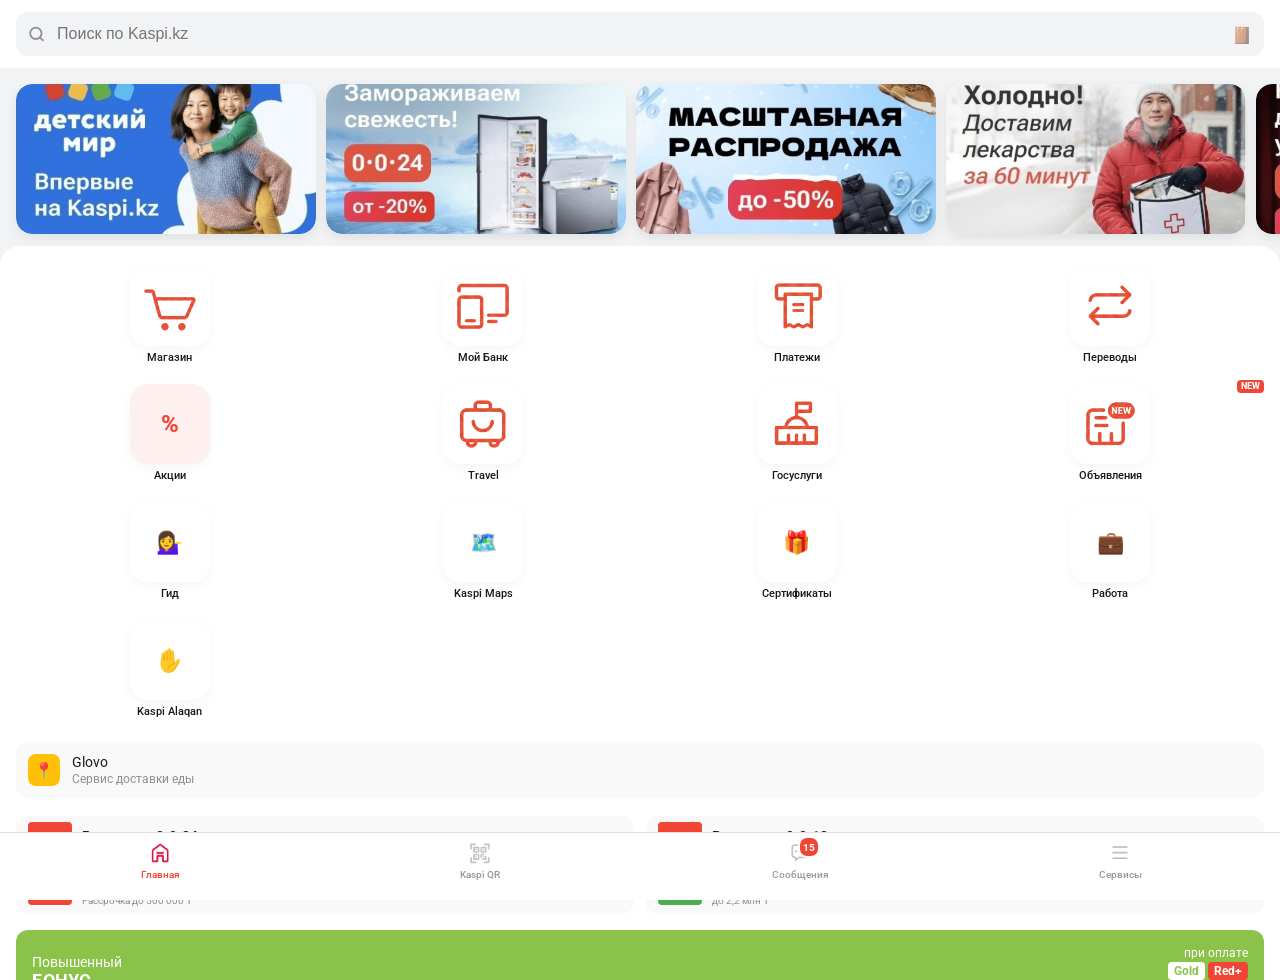
==== commit ea7fbe45: "style: downscale icon grid and tweak fonts" ====
--- a/index.html
+++ b/index.html
@@ -58,7 +58,7 @@
                 <div class="menu-item"><div class="icon-box"><img src="plateji-removebg-preview.png" alt="Pay"></div><span class="menu-label">Платежи</span></div>
                 <div class="menu-item"><div class="icon-box"><img src="perevody-removebg-preview.png" alt="Transfer"></div><span class="menu-label">Переводы</span></div>
                 
-                <div class="menu-item"><div class="icon-box" style="background:#FFF0F0; color:#f14635; font-size:26px; font-weight:800;">%</div><span class="menu-label">Акции</span></div>
+                <div class="menu-item"><div class="icon-box" style="background:#FFF0F0; color:#f14635; font-size:24px; font-weight:800;">%</div><span class="menu-label">Акции</span></div>
                 <div class="menu-item"><div class="icon-box"><img src="travel-removebg-preview.png" alt="Travel"></div><span class="menu-label">Travel</span></div>
                 <div class="menu-item" onclick="openGosUslugi()"><div class="icon-box"><img src="gosuslugi-removebg-preview.png" alt="Gov"></div><span class="menu-label">Госуслуги</span></div>
                 <div class="menu-item">
@@ -69,12 +69,12 @@
                     <span class="menu-label">Объявления</span>
                 </div>
 
-                <div class="menu-item"><div class="icon-box" style="font-size:26px;">💁‍♀️</div><span class="menu-label">Гид</span></div>
-                <div class="menu-item"><div class="icon-box" style="font-size:26px;">🗺️</div><span class="menu-label">Kaspi Maps</span></div>
-                <div class="menu-item"><div class="icon-box" style="font-size:26px;">🎁</div><span class="menu-label">Сертификаты</span></div>
-                <div class="menu-item"><div class="icon-box" style="font-size:26px;">💼</div><span class="menu-label">Работа</span></div>
-
-                <div class="menu-item"><div class="icon-box" style="font-size:26px;">✋</div><span class="menu-label">Kaspi Alaqan</span></div>
+                <div class="menu-item"><div class="icon-box" style="font-size:22px;">💁‍♀️</div><span class="menu-label">Гид</span></div>
+                <div class="menu-item"><div class="icon-box" style="font-size:22px;">🗺️</div><span class="menu-label">Kaspi Maps</span></div>
+                <div class="menu-item"><div class="icon-box" style="font-size:22px;">🎁</div><span class="menu-label">Сертификаты</span></div>
+                <div class="menu-item"><div class="icon-box" style="font-size:22px;">💼</div><span class="menu-label">Работа</span></div>
+
+                <div class="menu-item"><div class="icon-box" style="font-size:22px;">✋</div><span class="menu-label">Kaspi Alaqan</span></div>
             </div>
             
             <div style="background: #f9f9f9; padding: 12px; border-radius: 12px; display: flex; align-items: center; gap: 12px; margin-bottom: 16px;">
@@ -150,7 +150,7 @@
                 <div class="menu-item"><div class="icon-box"><img src="plateji-removebg-preview.png"></div><span class="menu-label">Платежи</span></div>
                 <div class="menu-item"><div class="icon-box"><img src="perevody-removebg-preview.png"></div><span class="menu-label">Переводы</span></div>
                 
-                <div class="menu-item"><div class="icon-box" style="background:#FFF0F0; color:#f14635; font-size:26px; font-weight:800;">%</div><span class="menu-label">Акции</span></div>
+                <div class="menu-item"><div class="icon-box" style="background:#FFF0F0; color:#f14635; font-size:24px; font-weight:800;">%</div><span class="menu-label">Акции</span></div>
                 <div class="menu-item"><div class="icon-box"><img src="travel-removebg-preview.png"></div><span class="menu-label">Travel</span></div>
                 <div class="menu-item" onclick="openGosUslugi()"><div class="icon-box"><img src="gosuslugi-removebg-preview.png"></div><span class="menu-label">Госуслуги</span></div>
                 <div class="menu-item">
@@ -161,12 +161,12 @@
                     <span class="menu-label">Объявления</span>
                 </div>
 
-                <div class="menu-item"><div class="icon-box" style="font-size:26px;">💁‍♀️</div><span class="menu-label">Гид</span></div>
-                <div class="menu-item"><div class="icon-box" style="font-size:26px;">🗺️</div><span class="menu-label">Kaspi Maps</span></div>
-                <div class="menu-item"><div class="icon-box" style="font-size:26px;">🎁</div><span class="menu-label">Сертификаты</span></div>
-                <div class="menu-item"><div class="icon-box" style="font-size:26px;">💼</div><span class="menu-label">Работа</span></div>
-
-                <div class="menu-item"><div class="icon-box" style="font-size:26px;">✋</div><span class="menu-label">Kaspi Alaqan</span></div>
+                <div class="menu-item"><div class="icon-box" style="font-size:22px;">💁‍♀️</div><span class="menu-label">Гид</span></div>
+                <div class="menu-item"><div class="icon-box" style="font-size:22px;">🗺️</div><span class="menu-label">Kaspi Maps</span></div>
+                <div class="menu-item"><div class="icon-box" style="font-size:22px;">🎁</div><span class="menu-label">Сертификаты</span></div>
+                <div class="menu-item"><div class="icon-box" style="font-size:22px;">💼</div><span class="menu-label">Работа</span></div>
+
+                <div class="menu-item"><div class="icon-box" style="font-size:22px;">✋</div><span class="menu-label">Kaspi Alaqan</span></div>
             </div>
         </div>
         <div style="margin-top: 8px; background: white; padding: 16px;">
--- a/assets/css/kaspi.css
+++ b/assets/css/kaspi.css
@@ -54,15 +54,15 @@
 .bg-red { background: linear-gradient(125deg, #f35645 0%, #e23e2f 60%, #c62828 100%); }
 .red-header { font-size: 17px; font-weight: 700; line-height: 1.25; max-width: 60%; }
 
-.main-menu { background: var(--white); border-radius: 20px 20px 0 0; padding: 24px 16px; margin-top: -12px; position: relative; z-index: 10; margin-bottom: 12px; }
-.grid-icons { display: grid; grid-template-columns: repeat(4, 1fr); row-gap: 20px; column-gap: 8px; margin-bottom: 28px; }
-.menu-item { display: flex; flex-direction: column; align-items: center; gap: 8px; cursor: pointer; width: 100%; }
-.icon-box { width: 62px; height: 62px; background-color: #ffffff; border-radius: 20px; display: flex; align-items: center; justify-content: center; box-shadow: 0 4px 14px rgba(0,0,0,0.04); padding: 14px; }
+.main-menu { background: var(--white); border-radius: 20px 20px 0 0; padding: 20px 16px; margin-top: -12px; position: relative; z-index: 10; margin-bottom: 12px; }
+.grid-icons { display: grid; grid-template-columns: repeat(4, 1fr); row-gap: 20px; column-gap: 6px; margin-bottom: 24px; }
+.menu-item { display: flex; flex-direction: column; align-items: center; gap: 6px; cursor: pointer; width: 100%; }
+.icon-box { width: 56px; height: 56px; background-color: #ffffff; border-radius: 18px; display: flex; align-items: center; justify-content: center; box-shadow: 0 4px 12px rgba(0,0,0,0.04); padding: 12px; }
 .icon-box img { width: 100%; height: 100%; object-fit: contain; }
-.menu-label { font-size: 12px; color: #191919; text-align: center; line-height: 1.1; font-weight: 400; margin-top: -2px;}
+.menu-label { font-size: 11px; color: #191919; text-align: center; line-height: 1.1; font-weight: 500; margin-top: 0;}
 
 .badge-new-container { position: relative; display: flex; justify-content: center; width: 100%; }
-.badge-new { position: absolute; top: -5px; right: -5px; background: #f14635; color: white; font-size: 9px; font-weight: 800; padding: 2px 5px; border-radius: 8px; border: 2px solid white; z-index: 2; }
+.badge-new { position: absolute; top: -6px; right: -2px; background: #f14635; color: white; font-size: 8.5px; font-weight: 800; padding: 2px 4px; border-radius: 6px; border: 2px solid white; z-index: 2; line-height: 1.1;}
 
 
 .white-content-wrapper { background: var(--white); border-radius: 0 0 20px 20px; margin-top: -30px; padding-bottom: 20px; position: relative; z-index: 10; }
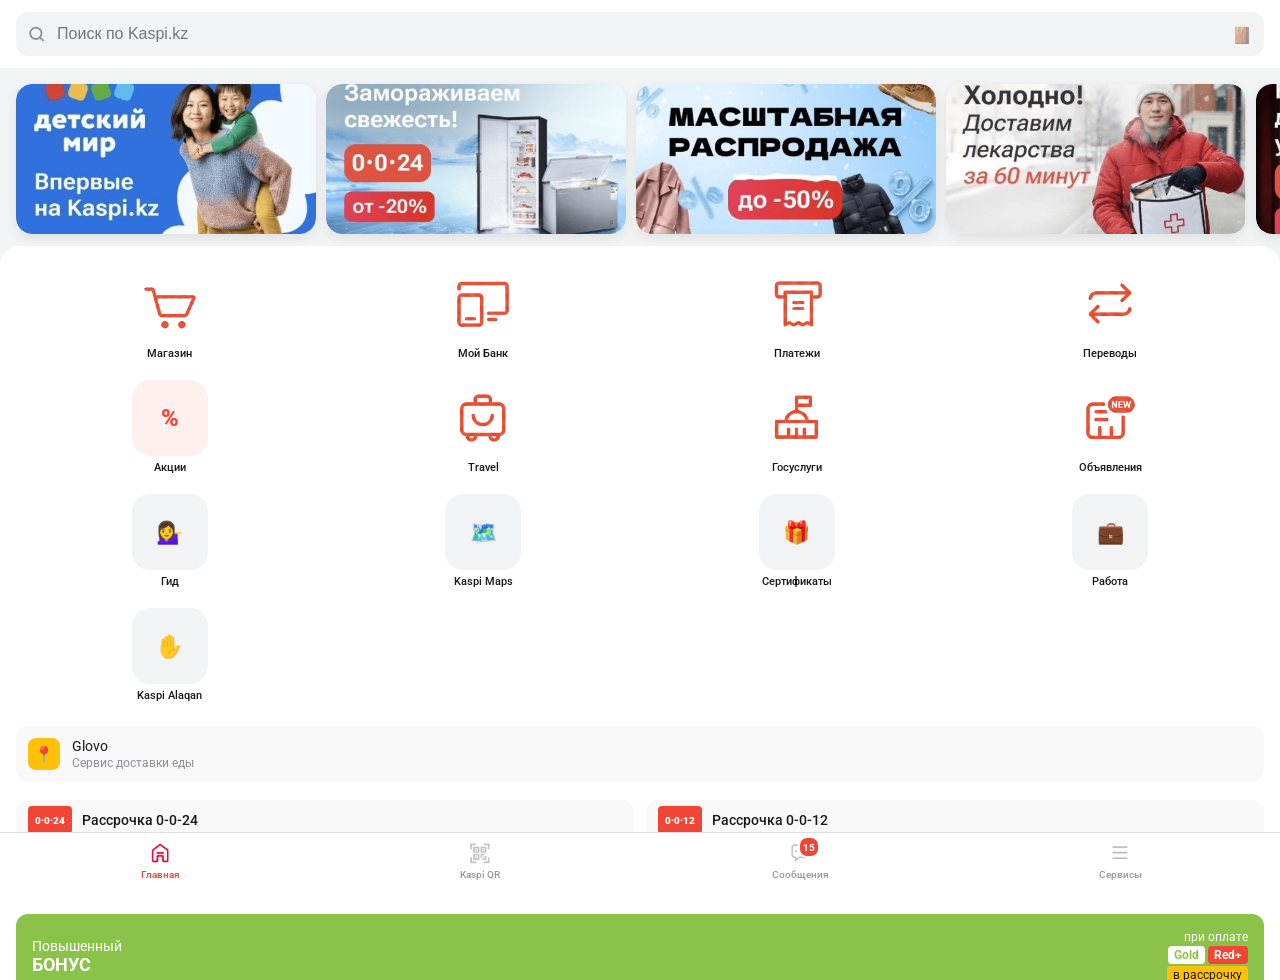
==== commit d04843a5: "style: remove shadows from main icons and add gray bg to emojis" ====
--- a/index.html
+++ b/index.html
@@ -69,12 +69,12 @@
                     <span class="menu-label">Объявления</span>
                 </div>
 
-                <div class="menu-item"><div class="icon-box" style="font-size:22px;">💁‍♀️</div><span class="menu-label">Гид</span></div>
-                <div class="menu-item"><div class="icon-box" style="font-size:22px;">🗺️</div><span class="menu-label">Kaspi Maps</span></div>
-                <div class="menu-item"><div class="icon-box" style="font-size:22px;">🎁</div><span class="menu-label">Сертификаты</span></div>
-                <div class="menu-item"><div class="icon-box" style="font-size:22px;">💼</div><span class="menu-label">Работа</span></div>
-
-                <div class="menu-item"><div class="icon-box" style="font-size:22px;">✋</div><span class="menu-label">Kaspi Alaqan</span></div>
+                <div class="menu-item"><div class="icon-box" style="background:#f2f3f5; font-size:22px;">💁‍♀️</div><span class="menu-label">Гид</span></div>
+                <div class="menu-item"><div class="icon-box" style="background:#f2f3f5; font-size:22px;">🗺️</div><span class="menu-label">Kaspi Maps</span></div>
+                <div class="menu-item"><div class="icon-box" style="background:#f2f3f5; font-size:22px;">🎁</div><span class="menu-label">Сертификаты</span></div>
+                <div class="menu-item"><div class="icon-box" style="background:#f2f3f5; font-size:22px;">💼</div><span class="menu-label">Работа</span></div>
+
+                <div class="menu-item"><div class="icon-box" style="background:#f2f3f5; font-size:22px;">✋</div><span class="menu-label">Kaspi Alaqan</span></div>
             </div>
             
             <div style="background: #f9f9f9; padding: 12px; border-radius: 12px; display: flex; align-items: center; gap: 12px; margin-bottom: 16px;">
@@ -161,12 +161,12 @@
                     <span class="menu-label">Объявления</span>
                 </div>
 
-                <div class="menu-item"><div class="icon-box" style="font-size:22px;">💁‍♀️</div><span class="menu-label">Гид</span></div>
-                <div class="menu-item"><div class="icon-box" style="font-size:22px;">🗺️</div><span class="menu-label">Kaspi Maps</span></div>
-                <div class="menu-item"><div class="icon-box" style="font-size:22px;">🎁</div><span class="menu-label">Сертификаты</span></div>
-                <div class="menu-item"><div class="icon-box" style="font-size:22px;">💼</div><span class="menu-label">Работа</span></div>
-
-                <div class="menu-item"><div class="icon-box" style="font-size:22px;">✋</div><span class="menu-label">Kaspi Alaqan</span></div>
+                <div class="menu-item"><div class="icon-box" style="background:#f2f3f5; font-size:22px;">💁‍♀️</div><span class="menu-label">Гид</span></div>
+                <div class="menu-item"><div class="icon-box" style="background:#f2f3f5; font-size:22px;">🗺️</div><span class="menu-label">Kaspi Maps</span></div>
+                <div class="menu-item"><div class="icon-box" style="background:#f2f3f5; font-size:22px;">🎁</div><span class="menu-label">Сертификаты</span></div>
+                <div class="menu-item"><div class="icon-box" style="background:#f2f3f5; font-size:22px;">💼</div><span class="menu-label">Работа</span></div>
+
+                <div class="menu-item"><div class="icon-box" style="background:#f2f3f5; font-size:22px;">✋</div><span class="menu-label">Kaspi Alaqan</span></div>
             </div>
         </div>
         <div style="margin-top: 8px; background: white; padding: 16px;">
--- a/assets/css/kaspi.css
+++ b/assets/css/kaspi.css
@@ -57,12 +57,12 @@
 .main-menu { background: var(--white); border-radius: 20px 20px 0 0; padding: 20px 16px; margin-top: -12px; position: relative; z-index: 10; margin-bottom: 12px; }
 .grid-icons { display: grid; grid-template-columns: repeat(4, 1fr); row-gap: 20px; column-gap: 6px; margin-bottom: 24px; }
 .menu-item { display: flex; flex-direction: column; align-items: center; gap: 6px; cursor: pointer; width: 100%; }
-.icon-box { width: 56px; height: 56px; background-color: #ffffff; border-radius: 18px; display: flex; align-items: center; justify-content: center; box-shadow: 0 4px 12px rgba(0,0,0,0.04); padding: 12px; }
+.icon-box { width: 56px; height: 56px; background-color: transparent; border-radius: 18px; display: flex; align-items: center; justify-content: center; box-shadow: none; padding: 10px; }
 .icon-box img { width: 100%; height: 100%; object-fit: contain; }
 .menu-label { font-size: 11px; color: #191919; text-align: center; line-height: 1.1; font-weight: 500; margin-top: 0;}
 
 .badge-new-container { position: relative; display: flex; justify-content: center; width: 100%; }
-.badge-new { position: absolute; top: -6px; right: -2px; background: #f14635; color: white; font-size: 8.5px; font-weight: 800; padding: 2px 4px; border-radius: 6px; border: 2px solid white; z-index: 2; line-height: 1.1;}
+.badge-new { display: none; }
 
 
 .white-content-wrapper { background: var(--white); border-radius: 0 0 20px 20px; margin-top: -30px; padding-bottom: 20px; position: relative; z-index: 10; }
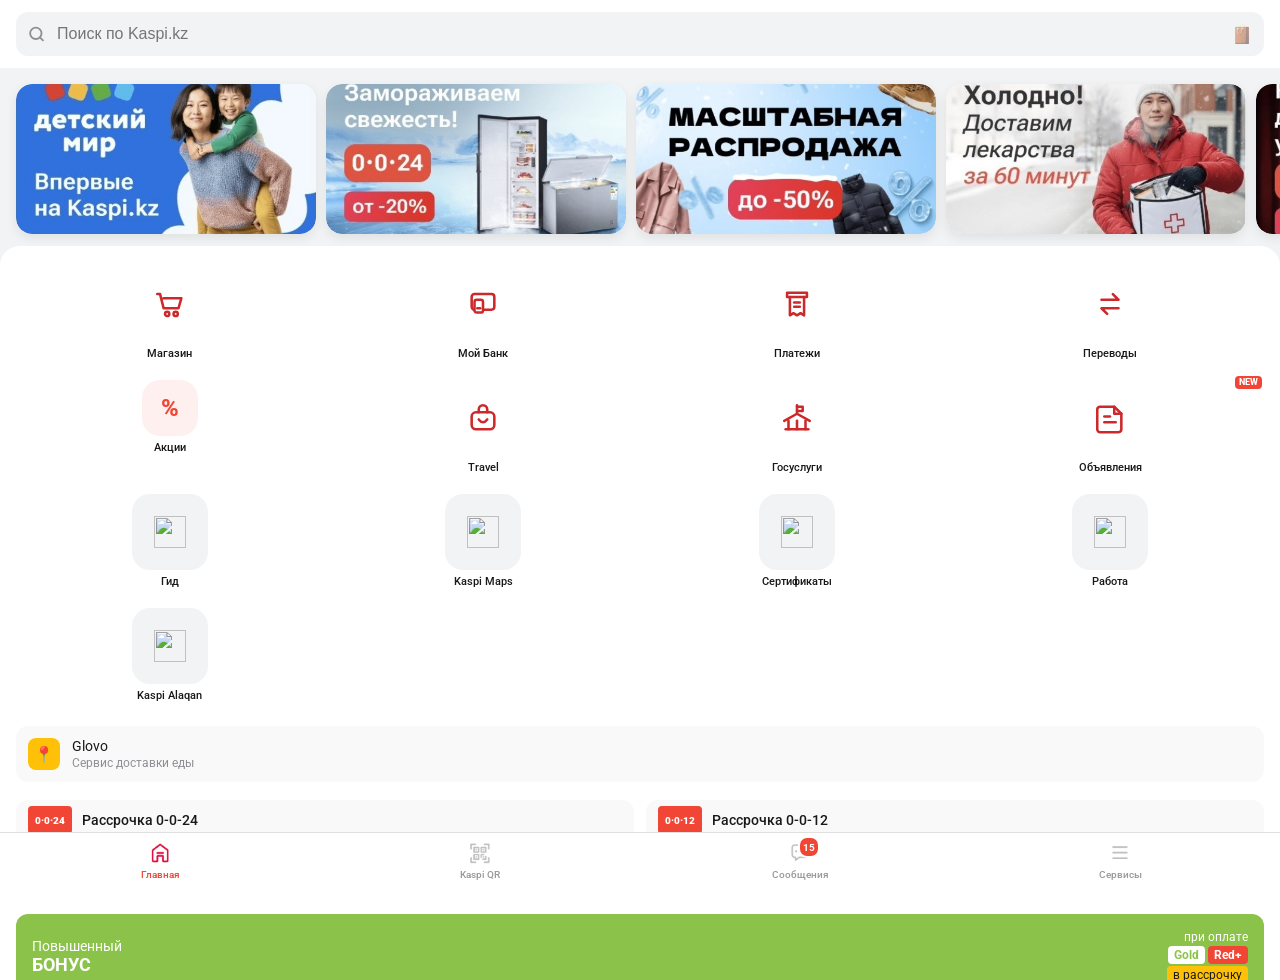
==== commit 932d4744: "feat: replace all PNG menu icons with perfect vector SVGs and Apple 3D Emojis" ====
--- a/index.html
+++ b/index.html
@@ -53,28 +53,42 @@
 
         <div class="main-menu">
             <div class="grid-icons">
-                <div class="menu-item"><div class="icon-box"><img src="magazin-removebg-preview.png" alt="Shop"></div><span class="menu-label">Магазин</span></div>
-                <div class="menu-item"><div class="icon-box"><img src="moibank-removebg-preview.png" alt="Bank"></div><span class="menu-label">Мой Банк</span></div>
-                <div class="menu-item"><div class="icon-box"><img src="plateji-removebg-preview.png" alt="Pay"></div><span class="menu-label">Платежи</span></div>
-                <div class="menu-item"><div class="icon-box"><img src="perevody-removebg-preview.png" alt="Transfer"></div><span class="menu-label">Переводы</span></div>
+                <div class="menu-item"><div class="icon-box">
+                    <svg class="kaspi-icon" viewBox="0 0 24 24"><path d="M3 5h2l2.5 10h10.5l2-7H7.5"/><circle cx="10" cy="19" r="1.5"/><circle cx="16" cy="19" r="1.5"/></svg>
+                </div><span class="menu-label">Магазин</span></div>
+                <div class="menu-item"><div class="icon-box">
+                    <svg class="kaspi-icon" viewBox="0 0 24 24"><rect x="4" y="5" width="16" height="11" rx="2"/><rect x="6" y="9" width="6" height="9" rx="1.5" fill="#fff"/><line x1="8" y1="15" x2="10" y2="15"/></svg>
+                </div><span class="menu-label">Мой Банк</span></div>
+                <div class="menu-item"><div class="icon-box">
+                    <svg class="kaspi-icon" viewBox="0 0 24 24"><path d="M5 4h14v3H5z"/><path d="M7 7v13l2.5-1.5L12 20l2.5-1.5L17 20V7"/><line x1="10" y1="11" x2="14" y2="11"/><line x1="10" y1="14" x2="14" y2="14"/></svg>
+                </div><span class="menu-label">Платежи</span></div>
+                <div class="menu-item"><div class="icon-box">
+                    <svg class="kaspi-icon" viewBox="0 0 24 24"><path d="M6 9h12l-4-4"/><path d="M18 15H6l4 4"/></svg>
+                </div><span class="menu-label">Переводы</span></div>
                 
-                <div class="menu-item"><div class="icon-box" style="background:#FFF0F0; color:#f14635; font-size:24px; font-weight:800;">%</div><span class="menu-label">Акции</span></div>
-                <div class="menu-item"><div class="icon-box"><img src="travel-removebg-preview.png" alt="Travel"></div><span class="menu-label">Travel</span></div>
-                <div class="menu-item" onclick="openGosUslugi()"><div class="icon-box"><img src="gosuslugi-removebg-preview.png" alt="Gov"></div><span class="menu-label">Госуслуги</span></div>
+                <div class="menu-item"><div class="icon-box" style="background:#FFF0F0; color:#f14635; font-size:24px; font-weight:800; padding:0; border-radius:18px;">%</div><span class="menu-label">Акции</span></div>
+                <div class="menu-item"><div class="icon-box">
+                    <svg class="kaspi-icon" viewBox="0 0 24 24"><rect x="4" y="8" width="16" height="12" rx="3"/><path d="M9 8V6a3 3 0 0 1 6 0v2"/><path d="M9 13s1.5 2 3 2 3-2 3-2"/></svg>
+                </div><span class="menu-label">Travel</span></div>
+                <div class="menu-item" onclick="openGosUslugi()"><div class="icon-box">
+                    <svg class="kaspi-icon" viewBox="0 0 24 24"><path d="M4 20h16"/><path d="M6 20v-6"/><path d="M12 20v-6"/><path d="M18 20v-6"/><path d="M3 14l9-5 9 5"/><path d="M12 9V3"/><path d="M12 4h4v3H12"/></svg>
+                </div><span class="menu-label">Госуслуги</span></div>
                 <div class="menu-item">
                     <div class="badge-new-container">
-                        <div class="icon-box"><img src="objavleniya-removebg-preview.png" alt="Объявления"></div>
+                        <div class="icon-box">
+                            <svg class="kaspi-icon" viewBox="0 0 24 24"><path d="M5 4h10l5 5v11a2 2 0 0 1-2 2H5a2 2 0 0 1-2-2V6a2 2 0 0 1 2-2z"/><path d="M15 4v5h5"/><line x1="8" y1="11" x2="12" y2="11"/><line x1="8" y1="15" x2="16" y2="15"/></svg>
+                        </div>
                         <div class="badge-new">NEW</div>
                     </div>
                     <span class="menu-label">Объявления</span>
                 </div>
 
-                <div class="menu-item"><div class="icon-box" style="background:#f2f3f5; font-size:22px;">💁‍♀️</div><span class="menu-label">Гид</span></div>
-                <div class="menu-item"><div class="icon-box" style="background:#f2f3f5; font-size:22px;">🗺️</div><span class="menu-label">Kaspi Maps</span></div>
-                <div class="menu-item"><div class="icon-box" style="background:#f2f3f5; font-size:22px;">🎁</div><span class="menu-label">Сертификаты</span></div>
-                <div class="menu-item"><div class="icon-box" style="background:#f2f3f5; font-size:22px;">💼</div><span class="menu-label">Работа</span></div>
-
-                <div class="menu-item"><div class="icon-box" style="background:#f2f3f5; font-size:22px;">✋</div><span class="menu-label">Kaspi Alaqan</span></div>
+                <div class="menu-item"><div class="icon-box" style="background:#f2f3f5;"><img src="https://em-content.zobj.net/source/apple/391/woman-tipping-hand_1f481-200d-2640-fe0f.png" style="width:32px; height:32px; object-fit:contain;"></div><span class="menu-label">Гид</span></div>
+                <div class="menu-item"><div class="icon-box" style="background:#f2f3f5;"><img src="https://em-content.zobj.net/source/apple/391/world-map_1f5fa-fe0f.png" style="width:32px; height:32px; object-fit:contain;"></div><span class="menu-label">Kaspi Maps</span></div>
+                <div class="menu-item"><div class="icon-box" style="background:#f2f3f5;"><img src="https://em-content.zobj.net/source/apple/391/wrapped-gift_1f381.png" style="width:32px; height:32px; object-fit:contain;"></div><span class="menu-label">Сертификаты</span></div>
+                <div class="menu-item"><div class="icon-box" style="background:#f2f3f5;"><img src="https://em-content.zobj.net/source/apple/391/briefcase_1f4bc.png" style="width:32px; height:32px; object-fit:contain;"></div><span class="menu-label">Работа</span></div>
+
+                <div class="menu-item"><div class="icon-box" style="background:#f2f3f5;"><img src="https://em-content.zobj.net/source/apple/391/raised-hand_270b.png" style="width:32px; height:32px; object-fit:contain;"></div><span class="menu-label">Kaspi Alaqan</span></div>
             </div>
             
             <div style="background: #f9f9f9; padding: 12px; border-radius: 12px; display: flex; align-items: center; gap: 12px; margin-bottom: 16px;">
@@ -145,28 +159,42 @@
         </div>
         <div style="background: white; padding: 16px;">
             <div class="grid-icons" style="grid-template-columns: repeat(4, 1fr); margin-bottom: 0;">
-                <div class="menu-item"><div class="icon-box"><img src="magazin-removebg-preview.png"></div><span class="menu-label">Магазин</span></div>
-                <div class="menu-item"><div class="icon-box"><img src="moibank-removebg-preview.png"></div><span class="menu-label">Мой Банк</span></div>
-                <div class="menu-item"><div class="icon-box"><img src="plateji-removebg-preview.png"></div><span class="menu-label">Платежи</span></div>
-                <div class="menu-item"><div class="icon-box"><img src="perevody-removebg-preview.png"></div><span class="menu-label">Переводы</span></div>
+                <div class="menu-item"><div class="icon-box">
+                    <svg class="kaspi-icon" viewBox="0 0 24 24"><path d="M3 5h2l2.5 10h10.5l2-7H7.5"/><circle cx="10" cy="19" r="1.5"/><circle cx="16" cy="19" r="1.5"/></svg>
+                </div><span class="menu-label">Магазин</span></div>
+                <div class="menu-item"><div class="icon-box">
+                    <svg class="kaspi-icon" viewBox="0 0 24 24"><rect x="4" y="5" width="16" height="11" rx="2"/><rect x="6" y="9" width="6" height="9" rx="1.5" fill="#fff"/><line x1="8" y1="15" x2="10" y2="15"/></svg>
+                </div><span class="menu-label">Мой Банк</span></div>
+                <div class="menu-item"><div class="icon-box">
+                    <svg class="kaspi-icon" viewBox="0 0 24 24"><path d="M5 4h14v3H5z"/><path d="M7 7v13l2.5-1.5L12 20l2.5-1.5L17 20V7"/><line x1="10" y1="11" x2="14" y2="11"/><line x1="10" y1="14" x2="14" y2="14"/></svg>
+                </div><span class="menu-label">Платежи</span></div>
+                <div class="menu-item"><div class="icon-box">
+                    <svg class="kaspi-icon" viewBox="0 0 24 24"><path d="M6 9h12l-4-4"/><path d="M18 15H6l4 4"/></svg>
+                </div><span class="menu-label">Переводы</span></div>
                 
-                <div class="menu-item"><div class="icon-box" style="background:#FFF0F0; color:#f14635; font-size:24px; font-weight:800;">%</div><span class="menu-label">Акции</span></div>
-                <div class="menu-item"><div class="icon-box"><img src="travel-removebg-preview.png"></div><span class="menu-label">Travel</span></div>
-                <div class="menu-item" onclick="openGosUslugi()"><div class="icon-box"><img src="gosuslugi-removebg-preview.png"></div><span class="menu-label">Госуслуги</span></div>
+                <div class="menu-item"><div class="icon-box" style="background:#FFF0F0; color:#f14635; font-size:24px; font-weight:800; padding:0; border-radius:18px;">%</div><span class="menu-label">Акции</span></div>
+                <div class="menu-item"><div class="icon-box">
+                    <svg class="kaspi-icon" viewBox="0 0 24 24"><rect x="4" y="8" width="16" height="12" rx="3"/><path d="M9 8V6a3 3 0 0 1 6 0v2"/><path d="M9 13s1.5 2 3 2 3-2 3-2"/></svg>
+                </div><span class="menu-label">Travel</span></div>
+                <div class="menu-item" onclick="openGosUslugi()"><div class="icon-box">
+                    <svg class="kaspi-icon" viewBox="0 0 24 24"><path d="M4 20h16"/><path d="M6 20v-6"/><path d="M12 20v-6"/><path d="M18 20v-6"/><path d="M3 14l9-5 9 5"/><path d="M12 9V3"/><path d="M12 4h4v3H12"/></svg>
+                </div><span class="menu-label">Госуслуги</span></div>
                 <div class="menu-item">
                     <div class="badge-new-container">
-                        <div class="icon-box"><img src="objavleniya-removebg-preview.png"></div>
+                        <div class="icon-box">
+                            <svg class="kaspi-icon" viewBox="0 0 24 24"><path d="M5 4h10l5 5v11a2 2 0 0 1-2 2H5a2 2 0 0 1-2-2V6a2 2 0 0 1 2-2z"/><path d="M15 4v5h5"/><line x1="8" y1="11" x2="12" y2="11"/><line x1="8" y1="15" x2="16" y2="15"/></svg>
+                        </div>
                         <div class="badge-new">NEW</div>
                     </div>
                     <span class="menu-label">Объявления</span>
                 </div>
 
-                <div class="menu-item"><div class="icon-box" style="background:#f2f3f5; font-size:22px;">💁‍♀️</div><span class="menu-label">Гид</span></div>
-                <div class="menu-item"><div class="icon-box" style="background:#f2f3f5; font-size:22px;">🗺️</div><span class="menu-label">Kaspi Maps</span></div>
-                <div class="menu-item"><div class="icon-box" style="background:#f2f3f5; font-size:22px;">🎁</div><span class="menu-label">Сертификаты</span></div>
-                <div class="menu-item"><div class="icon-box" style="background:#f2f3f5; font-size:22px;">💼</div><span class="menu-label">Работа</span></div>
-
-                <div class="menu-item"><div class="icon-box" style="background:#f2f3f5; font-size:22px;">✋</div><span class="menu-label">Kaspi Alaqan</span></div>
+                <div class="menu-item"><div class="icon-box" style="background:#f2f3f5;"><img src="https://em-content.zobj.net/source/apple/391/woman-tipping-hand_1f481-200d-2640-fe0f.png" style="width:32px; height:32px; object-fit:contain;"></div><span class="menu-label">Гид</span></div>
+                <div class="menu-item"><div class="icon-box" style="background:#f2f3f5;"><img src="https://em-content.zobj.net/source/apple/391/world-map_1f5fa-fe0f.png" style="width:32px; height:32px; object-fit:contain;"></div><span class="menu-label">Kaspi Maps</span></div>
+                <div class="menu-item"><div class="icon-box" style="background:#f2f3f5;"><img src="https://em-content.zobj.net/source/apple/391/wrapped-gift_1f381.png" style="width:32px; height:32px; object-fit:contain;"></div><span class="menu-label">Сертификаты</span></div>
+                <div class="menu-item"><div class="icon-box" style="background:#f2f3f5;"><img src="https://em-content.zobj.net/source/apple/391/briefcase_1f4bc.png" style="width:32px; height:32px; object-fit:contain;"></div><span class="menu-label">Работа</span></div>
+
+                <div class="menu-item"><div class="icon-box" style="background:#f2f3f5;"><img src="https://em-content.zobj.net/source/apple/391/raised-hand_270b.png" style="width:32px; height:32px; object-fit:contain;"></div><span class="menu-label">Kaspi Alaqan</span></div>
             </div>
         </div>
         <div style="margin-top: 8px; background: white; padding: 16px;">
--- a/assets/css/kaspi.css
+++ b/assets/css/kaspi.css
@@ -62,7 +62,9 @@
 .menu-label { font-size: 11px; color: #191919; text-align: center; line-height: 1.1; font-weight: 500; margin-top: 0;}
 
 .badge-new-container { position: relative; display: flex; justify-content: center; width: 100%; }
-.badge-new { display: none; }
+.badge-new { position: absolute; top: -6px; right: 0px; background: #f14635; color: white; font-size: 8.5px; font-weight: 800; padding: 2px 4px; border-radius: 6px; border: 2px solid white; z-index: 2; line-height: 1.1;}
+
+.kaspi-icon { width: 34px; height: 34px; stroke: #cc292b; stroke-width: 1.8; stroke-linecap: round; stroke-linejoin: round; fill: none; }
 
 
 .white-content-wrapper { background: var(--white); border-radius: 0 0 20px 20px; margin-top: -30px; padding-bottom: 20px; position: relative; z-index: 10; }
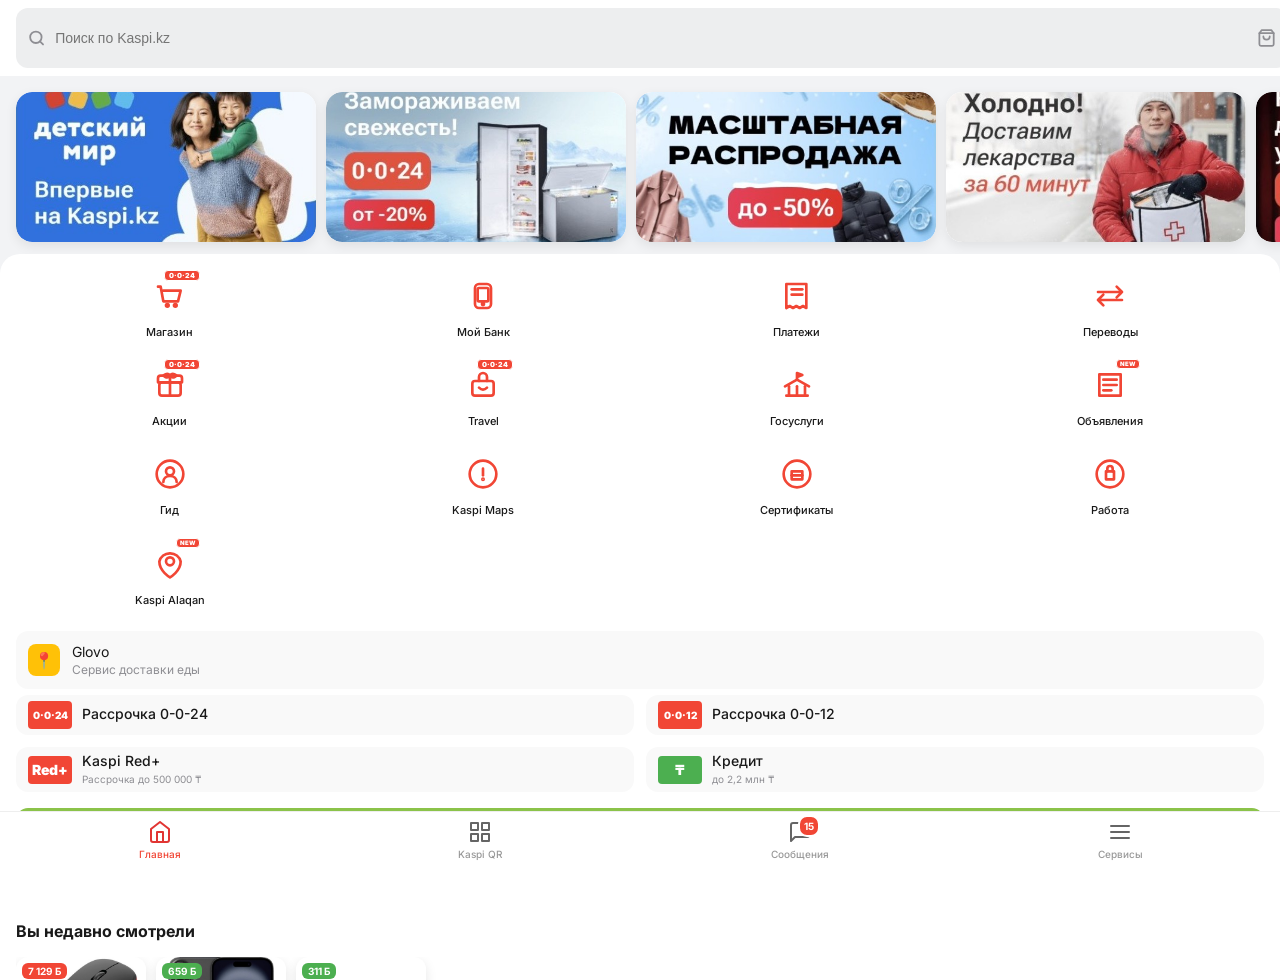
==== commit 1a43a3cf: "feat: 100% pixel-perfect UI overhaul based on reference photos" ====
--- a/index.html
+++ b/index.html
@@ -7,7 +7,8 @@
     <meta name="apple-mobile-web-app-status-bar-style" content="black-translucent">
     <title>Kaspi.kz</title>
     
-    <link href="https://fonts.googleapis.com/css2?family=Roboto:wght@400;500;700;900&display=swap" rel="stylesheet">
+    <link href="https://fonts.googleapis.com/css2?family=Inter:wght@400;500;600;700;800;900&display=swap" rel="stylesheet">
+    <style>body { font-family: 'Inter', -apple-system, sans-serif !important; }</style>
     <link rel="shortcut icon" href="favicon.ico" type="image/x-icon">
     <link rel="apple-touch-icon" href="logo.png">
     
@@ -35,11 +36,11 @@
 
     <!-- 1. ГЛАВНАЯ СТРАНИЦА -->
     <div id="view-home" class="view-container active-view">
-        <header class="header">
-            <div class="search-bar">
+        <header class="header" style="background: white; padding: 8px 16px;">
+            <div class="search-bar" style="background: #edeeef; border-radius: 12px; display: flex; align-items: center; padding: 8px 12px; gap: 10px; width: 100%;">
                 <svg width="18" height="18" viewBox="0 0 24 24" fill="none" stroke="#8e8e93" stroke-width="2.5" stroke-linecap="round" stroke-linejoin="round"><circle cx="11" cy="11" r="8"></circle><line x1="21" y1="21" x2="16.65" y2="16.65"></line></svg>
-                <input type="text" class="search-input" placeholder="Поиск по Kaspi.kz">
-                <img src="bag.png" alt="cart" style="width: 20px; opacity: 0.5;">
+                <input type="text" class="search-input" placeholder="Поиск по Kaspi.kz" style="background: none; border: none; outline: none; flex-grow: 1; font-size: 14px; font-weight: 500; color: #191919;">
+                <svg width="20" height="20" viewBox="0 0 24 24" fill="none" stroke="#8e8e93" stroke-width="2.2" stroke-linecap="round" stroke-linejoin="round"><path d="M6 2L3 6v14a2 2 0 0 0 2 2h14a2 2 0 0 0 2-2V6l-3-4z"></path><line x1="3" y1="6" x2="21" y2="6"></line><path d="M16 10a4 4 0 0 1-8 0"></path></svg>
             </div>
         </header>
 
@@ -54,41 +55,52 @@
         <div class="main-menu">
             <div class="grid-icons">
                 <div class="menu-item"><div class="icon-box">
-                    <svg class="kaspi-icon" viewBox="0 0 24 24"><path d="M3 5h2l2.5 10h10.5l2-7H7.5"/><circle cx="10" cy="19" r="1.5"/><circle cx="16" cy="19" r="1.5"/></svg>
+                    <svg class="kaspi-icon" viewBox="0 0 24 24"><path d="M3 5h2l2 11h11l2-8H7"/><circle cx="10" cy="19" r="1" fill="#f14635"/><circle cx="16" cy="19" r="1" fill="#f14635"/></svg>
+                    <div class="badge-mini">0·0·24</div>
                 </div><span class="menu-label">Магазин</span></div>
                 <div class="menu-item"><div class="icon-box">
-                    <svg class="kaspi-icon" viewBox="0 0 24 24"><rect x="4" y="5" width="16" height="11" rx="2"/><rect x="6" y="9" width="6" height="9" rx="1.5" fill="#fff"/><line x1="8" y1="15" x2="10" y2="15"/></svg>
+                    <svg class="kaspi-icon" viewBox="0 0 24 24"><rect x="6" y="3" width="12" height="18" rx="3"/><rect x="8" y="6" width="8" height="10" rx="1"/><circle cx="12" cy="18" r="0.8" fill="#f14635"/></svg>
                 </div><span class="menu-label">Мой Банк</span></div>
                 <div class="menu-item"><div class="icon-box">
-                    <svg class="kaspi-icon" viewBox="0 0 24 24"><path d="M5 4h14v3H5z"/><path d="M7 7v13l2.5-1.5L12 20l2.5-1.5L17 20V7"/><line x1="10" y1="11" x2="14" y2="11"/><line x1="10" y1="14" x2="14" y2="14"/></svg>
+                    <svg class="kaspi-icon" viewBox="0 0 24 24"><path d="M5 3h14v18l-2.5-1.5L14 21l-2.5-1.5L9 21l-2.5-1.5L4 21V3z"/><line x1="8" y1="7" x2="16" y2="7"/><line x1="8" y1="11" x2="16" y2="11"/></svg>
                 </div><span class="menu-label">Платежи</span></div>
                 <div class="menu-item"><div class="icon-box">
-                    <svg class="kaspi-icon" viewBox="0 0 24 24"><path d="M6 9h12l-4-4"/><path d="M18 15H6l4 4"/></svg>
+                    <svg class="kaspi-icon" viewBox="0 0 24 24"><path d="M17 5l4 4-4 4M21 9H3M7 19l-4-4 4-4M3 15h18"/></svg>
                 </div><span class="menu-label">Переводы</span></div>
                 
-                <div class="menu-item"><div class="icon-box" style="background:#FFF0F0; color:#f14635; font-size:24px; font-weight:800; padding:0; border-radius:18px;">%</div><span class="menu-label">Акции</span></div>
-                <div class="menu-item"><div class="icon-box">
-                    <svg class="kaspi-icon" viewBox="0 0 24 24"><rect x="4" y="8" width="16" height="12" rx="3"/><path d="M9 8V6a3 3 0 0 1 6 0v2"/><path d="M9 13s1.5 2 3 2 3-2 3-2"/></svg>
+                <div class="menu-item"><div class="icon-box">
+                    <svg class="kaspi-icon" viewBox="0 0 24 24"><rect x="4" y="10" width="16" height="10" rx="2"/><path d="M3 10h18V7a2 2 0 0 0-2-2H5a2 2 0 0 0-2 2v3z"/><line x1="12" y1="5" x2="12" y2="20"/><path d="M12 5c-2-3-5 0-5 0s3 3 5 0c2-3 5 0 5 0s-3 3-5 0"/></svg>
+                    <div class="badge-mini">0·0·24</div>
+                </div><span class="menu-label">Акции</span></div>
+                <div class="menu-item"><div class="icon-box">
+                    <svg class="kaspi-icon" viewBox="0 0 24 24"><rect x="4" y="9" width="16" height="11" rx="2"/><path d="M9 9V6a3 3 0 0 1 6 0v3"/><path d="M9 14s1.5 1.5 3 1.5 3-1.5 3-1.5"/></svg>
+                    <div class="badge-mini">0·0·24</div>
                 </div><span class="menu-label">Travel</span></div>
                 <div class="menu-item" onclick="openGosUslugi()"><div class="icon-box">
-                    <svg class="kaspi-icon" viewBox="0 0 24 24"><path d="M4 20h16"/><path d="M6 20v-6"/><path d="M12 20v-6"/><path d="M18 20v-6"/><path d="M3 14l9-5 9 5"/><path d="M12 9V3"/><path d="M12 4h4v3H12"/></svg>
+                    <svg class="kaspi-icon" viewBox="0 0 24 24"><path d="M4 20h16"/><path d="M6 20v-7"/><path d="M12 20v-7"/><path d="M18 20v-7"/><path d="M3 13l9-5 9 5"/><path d="M12 8V3l4 1.5L12 6"/></svg>
                 </div><span class="menu-label">Госуслуги</span></div>
-                <div class="menu-item">
-                    <div class="badge-new-container">
-                        <div class="icon-box">
-                            <svg class="kaspi-icon" viewBox="0 0 24 24"><path d="M5 4h10l5 5v11a2 2 0 0 1-2 2H5a2 2 0 0 1-2-2V6a2 2 0 0 1 2-2z"/><path d="M15 4v5h5"/><line x1="8" y1="11" x2="12" y2="11"/><line x1="8" y1="15" x2="16" y2="15"/></svg>
-                        </div>
-                        <div class="badge-new">NEW</div>
-                    </div>
-                    <span class="menu-label">Объявления</span>
-                </div>
-
-                <div class="menu-item"><div class="icon-box" style="background:#f2f3f5;"><img src="https://em-content.zobj.net/source/apple/391/woman-tipping-hand_1f481-200d-2640-fe0f.png" style="width:32px; height:32px; object-fit:contain;"></div><span class="menu-label">Гид</span></div>
-                <div class="menu-item"><div class="icon-box" style="background:#f2f3f5;"><img src="https://em-content.zobj.net/source/apple/391/world-map_1f5fa-fe0f.png" style="width:32px; height:32px; object-fit:contain;"></div><span class="menu-label">Kaspi Maps</span></div>
-                <div class="menu-item"><div class="icon-box" style="background:#f2f3f5;"><img src="https://em-content.zobj.net/source/apple/391/wrapped-gift_1f381.png" style="width:32px; height:32px; object-fit:contain;"></div><span class="menu-label">Сертификаты</span></div>
-                <div class="menu-item"><div class="icon-box" style="background:#f2f3f5;"><img src="https://em-content.zobj.net/source/apple/391/briefcase_1f4bc.png" style="width:32px; height:32px; object-fit:contain;"></div><span class="menu-label">Работа</span></div>
-
-                <div class="menu-item"><div class="icon-box" style="background:#f2f3f5;"><img src="https://em-content.zobj.net/source/apple/391/raised-hand_270b.png" style="width:32px; height:32px; object-fit:contain;"></div><span class="menu-label">Kaspi Alaqan</span></div>
+                <div class="menu-item"><div class="icon-box">
+                    <svg class="kaspi-icon" viewBox="0 0 24 24"><path d="M4 4h16v16H4z"/><line x1="7" y1="8" x2="17" y2="8"/><line x1="7" y1="12" x2="17" y2="12"/><line x1="7" y1="16" x2="13" y2="16"/></svg>
+                    <div class="badge-mini" style="font-size: 6px; padding: 1px 3px;">NEW</div>
+                </div><span class="menu-label">Объявления</span></div>
+
+                <div class="menu-item"><div class="icon-box">
+                    <svg class="kaspi-icon" viewBox="0 0 24 24"><circle cx="12" cy="12" r="10"/><circle cx="12" cy="10" r="3"/><path d="M7 18c0-2.5 2-4.5 5-4.5s5 2 5 4.5"/></svg>
+                </div><span class="menu-label">Гид</span></div>
+                <div class="menu-item"><div class="icon-box">
+                    <svg class="kaspi-icon" viewBox="0 0 24 24"><circle cx="12" cy="12" r="10"/><path d="M12 8v5"/><circle cx="12" cy="16" r="0.5" fill="#f14635"/></svg>
+                </div><span class="menu-label">Kaspi Maps</span></div>
+                <div class="menu-item"><div class="icon-box">
+                    <svg class="kaspi-icon" viewBox="0 0 24 24"><circle cx="12" cy="12" r="10"/><path d="M8 10h8v6H8z"/><line x1="8" y1="13" x2="16" y2="13"/></svg>
+                </div><span class="menu-label">Сертификаты</span></div>
+                <div class="menu-item"><div class="icon-box">
+                    <svg class="kaspi-icon" viewBox="0 0 24 24"><circle cx="12" cy="12" r="10"/><path d="M9 10h6v6H9z"/><path d="M10 10V8a2 2 0 0 1 4 0v2"/></svg>
+                </div><span class="menu-label">Работа</span></div>
+
+                <div class="menu-item"><div class="icon-box">
+                    <svg class="kaspi-icon" viewBox="0 0 24 24"><path d="M12 22s-8-4.5-8-11.8A8 8 0 0 1 12 4a8 8 0 0 1 8 6.2c0 7.3-8 11.8-8 11.8z"/><circle cx="12" cy="10" r="3"/></svg>
+                    <div class="badge-mini" style="font-size: 6px; padding: 1px 3px;">NEW</div>
+                </div><span class="menu-label">Kaspi Alaqan</span></div>
             </div>
             
             <div style="background: #f9f9f9; padding: 12px; border-radius: 12px; display: flex; align-items: center; gap: 12px; margin-bottom: 16px;">
@@ -147,64 +159,115 @@
     </div>
 
     <!-- 2. СЕРВИСЫ -->
-    <div id="view-services" class="view-container">
-        <div class="top-bar">
-            <div class="header-title">Сервисы</div>
-            <div style="font-size: 14px; color: var(--blue);">Қаз</div>
-        </div>
-        <div style="padding: 16px; display: flex; align-items: center; background: white; margin-bottom: 8px;">
-            <div style="width: 48px; height: 48px; background: #e0e0e0; border-radius: 50%; margin-right: 16px; overflow: hidden;"><img src="logo.png" style="width:100%; height:100%; object-fit:cover;"></div>
-            <div style="flex-grow: 1; font-weight: bold; font-size: 18px;">Медет Т.</div>
-            <div style="color: var(--blue);">⚙️</div>
-        </div>
-        <div style="background: white; padding: 16px;">
-            <div class="grid-icons" style="grid-template-columns: repeat(4, 1fr); margin-bottom: 0;">
-                <div class="menu-item"><div class="icon-box">
-                    <svg class="kaspi-icon" viewBox="0 0 24 24"><path d="M3 5h2l2.5 10h10.5l2-7H7.5"/><circle cx="10" cy="19" r="1.5"/><circle cx="16" cy="19" r="1.5"/></svg>
+    <div id="view-services" class="view-container" style="background: #f2f3f5; min-height: 100vh; padding-bottom: 80px;">
+        <div class="top-bar" style="background: white; border-bottom: 1px solid #eee; display: flex; justify-content: center; position: relative; height: 50px; align-items: center;">
+            <div class="header-title" style="font-weight: 600; font-size: 17px;">Сервисы</div>
+            <div style="position: absolute; right: 16px; display: flex; background: #edeeef; padding: 2px; border-radius: 8px;">
+                <div style="padding: 4px 8px; font-size: 12px; font-weight: 700; color: #8e8e93;">Қаз</div>
+                <div style="padding: 4px 10px; font-size: 12px; font-weight: 700; background: #f14635; color: white; border-radius: 6px;">Рус</div>
+            </div>
+        </div>
+        
+        <div style="padding: 14px 16px; display: flex; align-items: center; background: white; margin-bottom: 12px; cursor: pointer;">
+            <div style="width: 44px; height: 44px; background: #f2f3f5; border-radius: 50%; margin-right: 12px; display: flex; align-items: center; justify-content: center;">
+                <svg width="24" height="24" viewBox="0 0 24 24" fill="none" stroke="#b0b0b5" stroke-width="1.8"><circle cx="12" cy="8" r="4"></circle><path d="M18 21v-2a4 4 0 0 0-4-4H10a4 4 0 0 0-4 4v2"></path></svg>
+            </div>
+            <div style="flex-grow: 1;">
+                <div style="font-weight: 600; font-size: 16px; color: #191919;">Медет Т.</div>
+                <div style="font-size: 12px; color: #8e8e93;">Настройки</div>
+            </div>
+            <svg width="18" height="18" viewBox="0 0 24 24" fill="none" stroke="#b0b0b5" stroke-width="2.5"><polyline points="9 18 15 12 9 6"></polyline></svg>
+        </div>
+
+        <div style="background: white; padding: 20px 16px;">
+            <div class="grid-icons" style="row-gap: 24px; margin-bottom: 0;">
+                <div class="menu-item"><div class="icon-box">
+                    <svg class="kaspi-icon" viewBox="0 0 24 24"><path d="M3 5h2l2 11h11l2-8H7"/><circle cx="10" cy="19" r="1" fill="#f14635"/><circle cx="16" cy="19" r="1" fill="#f14635"/></svg>
+                    <div class="badge-mini">0·0·24</div>
                 </div><span class="menu-label">Магазин</span></div>
                 <div class="menu-item"><div class="icon-box">
-                    <svg class="kaspi-icon" viewBox="0 0 24 24"><rect x="4" y="5" width="16" height="11" rx="2"/><rect x="6" y="9" width="6" height="9" rx="1.5" fill="#fff"/><line x1="8" y1="15" x2="10" y2="15"/></svg>
+                    <svg class="kaspi-icon" viewBox="0 0 24 24"><rect x="6" y="3" width="12" height="18" rx="3"/><rect x="8" y="6" width="8" height="10" rx="1"/><circle cx="12" cy="18" r="0.8" fill="#f14635"/></svg>
                 </div><span class="menu-label">Мой Банк</span></div>
                 <div class="menu-item"><div class="icon-box">
-                    <svg class="kaspi-icon" viewBox="0 0 24 24"><path d="M5 4h14v3H5z"/><path d="M7 7v13l2.5-1.5L12 20l2.5-1.5L17 20V7"/><line x1="10" y1="11" x2="14" y2="11"/><line x1="10" y1="14" x2="14" y2="14"/></svg>
+                    <svg class="kaspi-icon" viewBox="0 0 24 24"><path d="M5 3h14v18l-2.5-1.5L14 21l-2.5-1.5L9 21l-2.5-1.5L4 21V3z"/><line x1="8" y1="7" x2="16" y2="7"/><line x1="8" y1="11" x2="16" y2="11"/></svg>
                 </div><span class="menu-label">Платежи</span></div>
                 <div class="menu-item"><div class="icon-box">
-                    <svg class="kaspi-icon" viewBox="0 0 24 24"><path d="M6 9h12l-4-4"/><path d="M18 15H6l4 4"/></svg>
+                    <svg class="kaspi-icon" viewBox="0 0 24 24"><path d="M17 5l4 4-4 4M21 9H3M7 19l-4-4 4-4M3 15h18"/></svg>
                 </div><span class="menu-label">Переводы</span></div>
                 
-                <div class="menu-item"><div class="icon-box" style="background:#FFF0F0; color:#f14635; font-size:24px; font-weight:800; padding:0; border-radius:18px;">%</div><span class="menu-label">Акции</span></div>
-                <div class="menu-item"><div class="icon-box">
-                    <svg class="kaspi-icon" viewBox="0 0 24 24"><rect x="4" y="8" width="16" height="12" rx="3"/><path d="M9 8V6a3 3 0 0 1 6 0v2"/><path d="M9 13s1.5 2 3 2 3-2 3-2"/></svg>
+                <div class="menu-item"><div class="icon-box">
+                    <svg class="kaspi-icon" viewBox="0 0 24 24"><rect x="4" y="10" width="16" height="10" rx="2"/><path d="M3 10h18V7a2 2 0 0 0-2-2H5a2 2 0 0 0-2 2v3z"/><line x1="12" y1="5" x2="12" y2="20"/><path d="M12 5c-2-3-5 0-5 0s3 3 5 0c2-3 5 0 5 0s-3 3-5 0"/></svg>
+                    <div class="badge-mini">0·0·24</div>
+                </div><span class="menu-label">Акции</span></div>
+                <div class="menu-item"><div class="icon-box">
+                    <svg class="kaspi-icon" viewBox="0 0 24 24"><rect x="4" y="9" width="16" height="11" rx="2"/><path d="M9 9V6a3 3 0 0 1 6 0v3"/><path d="M9 14s1.5 1.5 3 1.5 3-1.5 3-1.5"/></svg>
+                    <div class="badge-mini">0·0·24</div>
                 </div><span class="menu-label">Travel</span></div>
                 <div class="menu-item" onclick="openGosUslugi()"><div class="icon-box">
-                    <svg class="kaspi-icon" viewBox="0 0 24 24"><path d="M4 20h16"/><path d="M6 20v-6"/><path d="M12 20v-6"/><path d="M18 20v-6"/><path d="M3 14l9-5 9 5"/><path d="M12 9V3"/><path d="M12 4h4v3H12"/></svg>
+                    <svg class="kaspi-icon" viewBox="0 0 24 24"><path d="M4 20h16"/><path d="M6 20v-7"/><path d="M12 20v-7"/><path d="M18 20v-7"/><path d="M3 13l9-5 9 5"/><path d="M12 8V3l4 1.5L12 6"/></svg>
                 </div><span class="menu-label">Госуслуги</span></div>
-                <div class="menu-item">
-                    <div class="badge-new-container">
-                        <div class="icon-box">
-                            <svg class="kaspi-icon" viewBox="0 0 24 24"><path d="M5 4h10l5 5v11a2 2 0 0 1-2 2H5a2 2 0 0 1-2-2V6a2 2 0 0 1 2-2z"/><path d="M15 4v5h5"/><line x1="8" y1="11" x2="12" y2="11"/><line x1="8" y1="15" x2="16" y2="15"/></svg>
-                        </div>
-                        <div class="badge-new">NEW</div>
-                    </div>
-                    <span class="menu-label">Объявления</span>
-                </div>
-
-                <div class="menu-item"><div class="icon-box" style="background:#f2f3f5;"><img src="https://em-content.zobj.net/source/apple/391/woman-tipping-hand_1f481-200d-2640-fe0f.png" style="width:32px; height:32px; object-fit:contain;"></div><span class="menu-label">Гид</span></div>
-                <div class="menu-item"><div class="icon-box" style="background:#f2f3f5;"><img src="https://em-content.zobj.net/source/apple/391/world-map_1f5fa-fe0f.png" style="width:32px; height:32px; object-fit:contain;"></div><span class="menu-label">Kaspi Maps</span></div>
-                <div class="menu-item"><div class="icon-box" style="background:#f2f3f5;"><img src="https://em-content.zobj.net/source/apple/391/wrapped-gift_1f381.png" style="width:32px; height:32px; object-fit:contain;"></div><span class="menu-label">Сертификаты</span></div>
-                <div class="menu-item"><div class="icon-box" style="background:#f2f3f5;"><img src="https://em-content.zobj.net/source/apple/391/briefcase_1f4bc.png" style="width:32px; height:32px; object-fit:contain;"></div><span class="menu-label">Работа</span></div>
-
-                <div class="menu-item"><div class="icon-box" style="background:#f2f3f5;"><img src="https://em-content.zobj.net/source/apple/391/raised-hand_270b.png" style="width:32px; height:32px; object-fit:contain;"></div><span class="menu-label">Kaspi Alaqan</span></div>
-            </div>
-        </div>
-        <div style="margin-top: 8px; background: white; padding: 16px;">
-            <div class="gos-list-title">Партнёрские сервисы</div>
-            <div class="grid-icons" style="grid-template-columns: repeat(4, 1fr); margin-bottom: 0;">
-                <div class="menu-item"><div class="icon-box"><img src="logo.png"></div><span class="menu-label">Magnum</span></div>
-                <div class="menu-item"><div class="icon-box" style="background:#FFC107; color:white;">📍</div><span class="menu-label">Glovo</span></div>
-                <div class="menu-item"><div class="icon-box" style="background:#1E88E5; color:white; font-weight:bold;">Alipay+</div><span class="menu-label">Alipay+</span></div>
-            </div>
-        </div>
+                <div class="menu-item"><div class="icon-box">
+                    <svg class="kaspi-icon" viewBox="0 0 24 24"><path d="M4 4h16v16H4z"/><line x1="7" y1="8" x2="17" y2="8"/><line x1="7" y1="12" x2="17" y2="12"/><line x1="7" y1="16" x2="13" y2="16"/></svg>
+                    <div class="badge-mini" style="font-size: 6px; padding: 1px 3px;">NEW</div>
+                </div><span class="menu-label">Объявления</span></div>
+
+                <div class="menu-item"><div class="icon-box">
+                    <svg class="kaspi-icon" viewBox="0 0 24 24"><circle cx="12" cy="12" r="10"/><circle cx="12" cy="10" r="3"/><path d="M7 18c0-2.5 2-4.5 5-4.5s5 2 5 4.5"/></svg>
+                </div><span class="menu-label">Гид</span></div>
+                <div class="menu-item"><div class="icon-box">
+                    <svg class="kaspi-icon" viewBox="0 0 24 24"><circle cx="12" cy="12" r="10"/><path d="M12 8v5"/><circle cx="12" cy="16" r="0.5" fill="#f14635"/></svg>
+                </div><span class="menu-label">Kaspi Maps</span></div>
+                <div class="menu-item"><div class="icon-box">
+                    <svg class="kaspi-icon" viewBox="0 0 24 24"><circle cx="12" cy="12" r="10"/><path d="M8 10h8v6H8z"/><line x1="8" y1="13" x2="16" y2="13"/></svg>
+                </div><span class="menu-label">Сертификаты</span></div>
+                <div class="menu-item"><div class="icon-box">
+                    <svg class="kaspi-icon" viewBox="0 0 24 24"><circle cx="12" cy="12" r="10"/><path d="M9 10h6v6H9z"/><path d="M10 10V8a2 2 0 0 1 4 0v2"/></svg>
+                </div><span class="menu-label">Работа</span></div>
+
+                <div class="menu-item"><div class="icon-box">
+                    <svg class="kaspi-icon" viewBox="0 0 24 24"><path d="M12 22s-8-4.5-8-11.8A8 8 0 0 1 12 4a8 8 0 0 1 8 6.2c0 7.3-8 11.8-8 11.8z"/><circle cx="12" cy="10" r="3"/></svg>
+                    <div class="badge-mini" style="font-size: 6px; padding: 1px 3px;">NEW</div>
+                </div><span class="menu-label">Kaspi Alaqan</span></div>
+            </div>
+        </div>
+
+        <div style="background: white; padding: 16px; margin-top: 12px;">
+            <h3 style="font-size: 15px; font-weight: 700; margin-bottom: 16px; color: #191919;">Партнерские сервисы</h3>
+            
+            <div style="display: flex; align-items: center; padding: 12px 0; border-bottom: 1px solid #f2f3f5;">
+                <div style="width: 36px; height: 36px; background: #e21a22; border-radius: 8px; display: flex; align-items: center; justify-content: center; margin-right: 12px;">
+                    <span style="color: white; font-weight: 900; font-size: 18px; font-family: sans-serif;">m</span>
+                </div>
+                <div style="flex-grow: 1;">
+                    <div style="font-weight: 600; font-size: 15px; color: #191919;">Magnum</div>
+                    <div style="font-size: 12px; color: #8e8e93;">Продукты с бесплатной доставкой</div>
+                </div>
+                <svg width="18" height="18" viewBox="0 0 24 24" fill="none" stroke="#b0b0b5" stroke-width="2.5"><polyline points="9 18 15 12 9 6"></polyline></svg>
+            </div>
+
+            <div style="display: flex; align-items: center; padding: 12px 0; border-bottom: 1px solid #f2f3f5;">
+                <div style="width: 36px; height: 36px; background: #ffca0d; border-radius: 8px; display: flex; align-items: center; justify-content: center; margin-right: 12px;">
+                    <svg width="22" height="22" viewBox="0 0 24 24" fill="none" stroke="white" stroke-width="2.5"><path d="M21 10c0 7-9 13-9 13s-9-6-9-13a9 9 0 0 1 18 0z"></path><circle cx="12" cy="10" r="3"></circle></svg>
+                </div>
+                <div style="flex-grow: 1;">
+                    <div style="font-weight: 600; font-size: 15px; color: #191919;">Glovo</div>
+                    <div style="font-size: 12px; color: #8e8e93;">Сервис доставки еды</div>
+                </div>
+                <svg width="18" height="18" viewBox="0 0 24 24" fill="none" stroke="#b0b0b5" stroke-width="2.5"><polyline points="9 18 15 12 9 6"></polyline></svg>
+            </div>
+
+            <div style="display: flex; align-items: center; padding: 12px 0;">
+                <div style="width: 36px; height: 36px; background: #f2f3f5; border-radius: 8px; display: flex; align-items: center; justify-content: center; margin-right: 12px; border: 1px solid #eee;">
+                    <span style="color: #0085ff; font-weight: 900; font-size: 9px; font-family: sans-serif;">Alipay+</span>
+                </div>
+                <div style="flex-grow: 1;">
+                    <div style="font-weight: 600; font-size: 15px; color: #191919;">Alipay+</div>
+                    <div style="font-size: 12px; color: #8e8e93;">Оплата за границей через QR</div>
+                </div>
+                <svg width="18" height="18" viewBox="0 0 24 24" fill="none" stroke="#b0b0b5" stroke-width="2.5"><polyline points="9 18 15 12 9 6"></polyline></svg>
+            </div>
+        </div>
+    </div>
     </div>
 
     <!-- 3. СООБЩЕНИЯ -->
@@ -443,24 +506,24 @@
     </div>
 
     <!-- BOTTOM NAVIGATION -->
-    <nav class="bottom-nav">
+    <nav class="bottom-nav" style="background: white; border-top: 1px solid #eee; height: 60px;">
         <div id="nav-home" class="nav-item active">
-            <img src="home.png" alt="Главная" class="nav-icon-img">
+            <svg width="24" height="24" viewBox="0 0 24 24" fill="none" stroke="currentColor" stroke-width="2" stroke-linecap="round" stroke-linejoin="round" class="nav-icon-img"><path d="M3 9l9-7 9 7v11a2 2 0 0 1-2 2H5a2 2 0 0 1-2-2z"></path><polyline points="9 22 9 12 15 12 15 22"></polyline></svg>
             <span class="nav-text">Главная</span>
         </div>
         <div id="nav-qr" class="nav-item">
-            <img src="kaspiqr.png" alt="Kaspi QR" class="nav-icon-img" style="filter: opacity(0.6);">
+            <svg width="24" height="24" viewBox="0 0 24 24" fill="none" stroke="currentColor" stroke-width="2" stroke-linecap="round" stroke-linejoin="round" class="nav-icon-img" style="opacity:0.6;"><rect x="3" y="3" width="7" height="7"></rect><rect x="14" y="3" width="7" height="7"></rect><rect x="14" y="14" width="7" height="7"></rect><rect x="3" y="14" width="7" height="7"></rect></svg>
             <span class="nav-text">Kaspi QR</span>
         </div>
         <div id="nav-messages" class="nav-item">
             <div style="position: relative; display: inline-flex;">
                 <div style="position: absolute; top: -5px; right: -8px; background: #f14635; color: white; font-size: 10px; font-weight: bold; min-width: 18px; height: 18px; border-radius: 9px; display: flex; align-items: center; justify-content: center; border: 2px solid white; z-index: 10;">15</div>
-                <img src="chat.png" alt="Сообщения" class="nav-icon-img" style="filter: opacity(0.6);">
+                <svg width="24" height="24" viewBox="0 0 24 24" fill="none" stroke="currentColor" stroke-width="2" stroke-linecap="round" stroke-linejoin="round" class="nav-icon-img" style="opacity:0.6;"><path d="M21 15a2 2 0 0 1-2 2H7l-4 4V5a2 2 0 0 1 2-2h14a2 2 0 0 1 2 2z"></path></svg>
             </div>
             <span class="nav-text">Сообщения</span>
         </div>
         <div id="nav-services" class="nav-item">
-            <img src="menu.png" alt="Сервисы" class="nav-icon-img" style="filter: opacity(0.6);">
+            <svg width="24" height="24" viewBox="0 0 24 24" fill="none" stroke="currentColor" stroke-width="2" stroke-linecap="round" stroke-linejoin="round" class="nav-icon-img" style="opacity:0.6;"><line x1="3" y1="12" x2="21" y2="12"></line><line x1="3" y1="6" x2="21" y2="6"></line><line x1="3" y1="18" x2="21" y2="18"></line></svg>
             <span class="nav-text">Сервисы</span>
         </div>
     </nav>
--- a/assets/css/kaspi.css
+++ b/assets/css/kaspi.css
@@ -54,17 +54,16 @@
 .bg-red { background: linear-gradient(125deg, #f35645 0%, #e23e2f 60%, #c62828 100%); }
 .red-header { font-size: 17px; font-weight: 700; line-height: 1.25; max-width: 60%; }
 
-.main-menu { background: var(--white); border-radius: 20px 20px 0 0; padding: 20px 16px; margin-top: -12px; position: relative; z-index: 10; margin-bottom: 12px; }
-.grid-icons { display: grid; grid-template-columns: repeat(4, 1fr); row-gap: 20px; column-gap: 6px; margin-bottom: 24px; }
-.menu-item { display: flex; flex-direction: column; align-items: center; gap: 6px; cursor: pointer; width: 100%; }
-.icon-box { width: 56px; height: 56px; background-color: transparent; border-radius: 18px; display: flex; align-items: center; justify-content: center; box-shadow: none; padding: 10px; }
+.main-menu { background: var(--white); border-radius: 20px 20px 0 0; padding: 20px 16px; margin-top: -12px; position: relative; z-index: 10; margin-bottom: 0; }
+.grid-icons { display: grid; grid-template-columns: repeat(4, 1fr); row-gap: 24px; column-gap: 6px; margin-bottom: 24px; }
+.menu-item { display: flex; flex-direction: column; align-items: center; gap: 8px; cursor: pointer; width: 100%; position: relative; }
+.icon-box { width: 44px; height: 44px; background-color: transparent; border-radius: 12px; display: flex; align-items: center; justify-content: center; box-shadow: none; padding: 0; position: relative; }
 .icon-box img { width: 100%; height: 100%; object-fit: contain; }
-.menu-label { font-size: 11px; color: #191919; text-align: center; line-height: 1.1; font-weight: 500; margin-top: 0;}
+.menu-label { font-size: 11px; color: #191919; text-align: center; line-height: 1.2; font-weight: 500; margin-top: 0;}
 
-.badge-new-container { position: relative; display: flex; justify-content: center; width: 100%; }
-.badge-new { position: absolute; top: -6px; right: 0px; background: #f14635; color: white; font-size: 8.5px; font-weight: 800; padding: 2px 4px; border-radius: 6px; border: 2px solid white; z-index: 2; line-height: 1.1;}
+.kaspi-icon { width: 32px; height: 32px; stroke: #f14635; stroke-width: 2.0; stroke-linecap: round; stroke-linejoin: round; fill: none; }
 
-.kaspi-icon { width: 34px; height: 34px; stroke: #cc292b; stroke-width: 1.8; stroke-linecap: round; stroke-linejoin: round; fill: none; }
+.badge-mini { position: absolute; top: -4px; right: -8px; background: #f14635; color: white; font-size: 7px; font-weight: 900; padding: 1px 4px; border-radius: 4px; border: 1.5px solid white; line-height: 1; z-index: 5; }
 
 
 .white-content-wrapper { background: var(--white); border-radius: 0 0 20px 20px; margin-top: -30px; padding-bottom: 20px; position: relative; z-index: 10; }
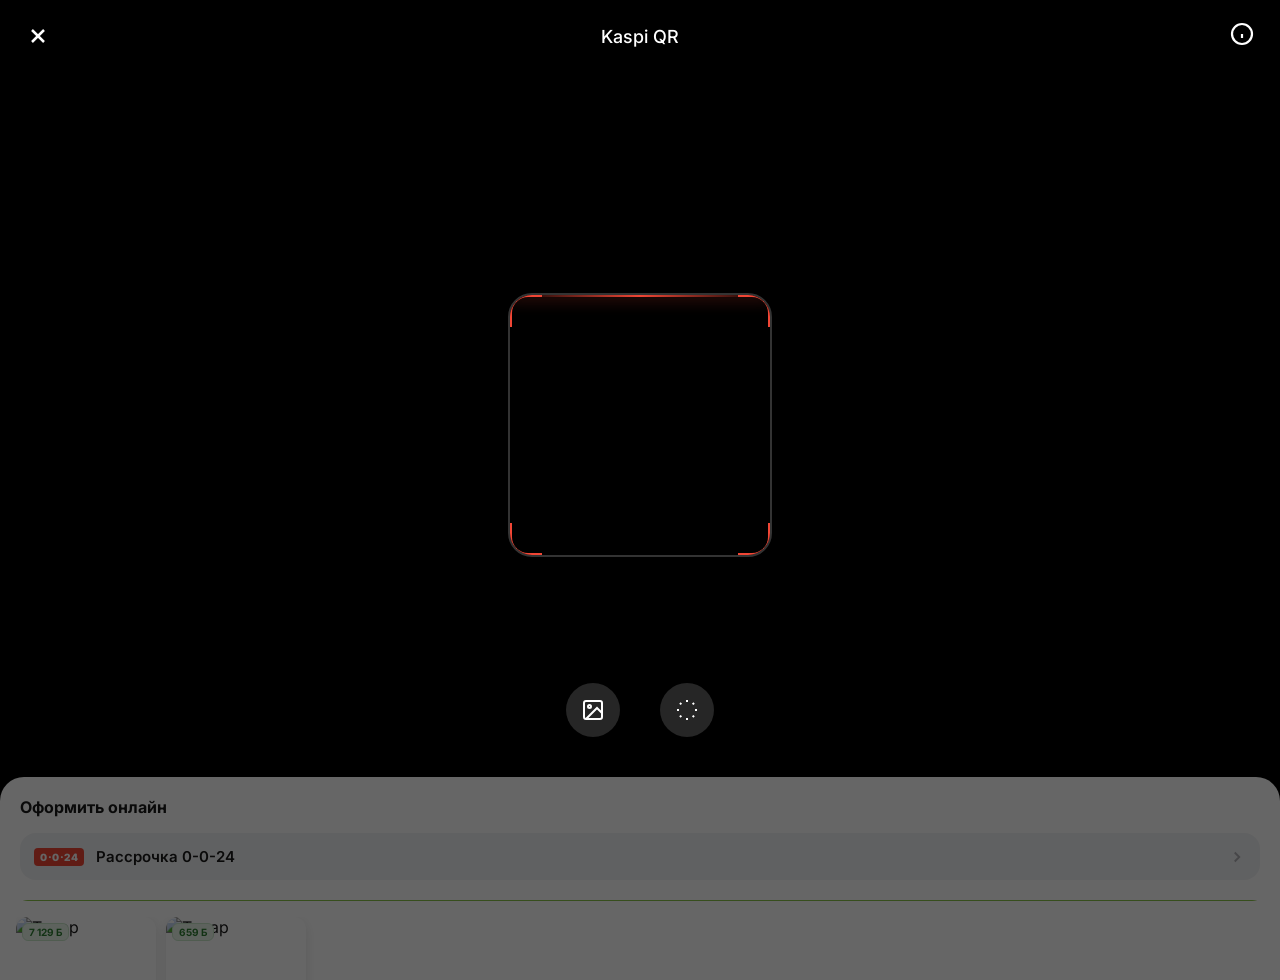
==== commit 2d7f4e7e: "feat: replace placeholder icons with official Kaspi vector SVGs" ====
--- a/index.html
+++ b/index.html
@@ -36,11 +36,11 @@
 
     <!-- 1. ГЛАВНАЯ СТРАНИЦА -->
     <div id="view-home" class="view-container active-view">
-        <header class="header" style="background: white; padding: 8px 16px;">
-            <div class="search-bar" style="background: #edeeef; border-radius: 12px; display: flex; align-items: center; padding: 8px 12px; gap: 10px; width: 100%;">
-                <svg width="18" height="18" viewBox="0 0 24 24" fill="none" stroke="#8e8e93" stroke-width="2.5" stroke-linecap="round" stroke-linejoin="round"><circle cx="11" cy="11" r="8"></circle><line x1="21" y1="21" x2="16.65" y2="16.65"></line></svg>
-                <input type="text" class="search-input" placeholder="Поиск по Kaspi.kz" style="background: none; border: none; outline: none; flex-grow: 1; font-size: 14px; font-weight: 500; color: #191919;">
-                <svg width="20" height="20" viewBox="0 0 24 24" fill="none" stroke="#8e8e93" stroke-width="2.2" stroke-linecap="round" stroke-linejoin="round"><path d="M6 2L3 6v14a2 2 0 0 0 2 2h14a2 2 0 0 0 2-2V6l-3-4z"></path><line x1="3" y1="6" x2="21" y2="6"></line><path d="M16 10a4 4 0 0 1-8 0"></path></svg>
+        <header class="header" style="background: white; padding: 8px 16px; position: sticky; top: 0; z-index: 1000;">
+            <div class="search-bar" style="background: #edeeef; border-radius: 14px; display: flex; align-items: center; padding: 10px 14px; gap: 12px; width: 100%;">
+                <svg width="20" height="20" viewBox="0 0 24 24" fill="none" stroke="#8e8e93" stroke-width="2.5" stroke-linecap="round" stroke-linejoin="round"><circle cx="11" cy="11" r="8"></circle><line x1="21" y1="21" x2="16.65" y2="16.65"></line></svg>
+                <input type="text" class="search-input" placeholder="Поиск по Kaspi.kz" style="background: none; border: none; outline: none; flex-grow: 1; font-size: 15px; font-weight: 500; color: #191919;">
+                <svg width="22" height="22" viewBox="0 0 24 24" fill="none" stroke="#8e8e93" stroke-width="2.2" stroke-linecap="round" stroke-linejoin="round"><path d="M6 2L3 6v14a2 2 0 0 0 2 2h14a2 2 0 0 0 2-2V6l-3-4z"></path><line x1="3" y1="6" x2="21" y2="6"></line><path d="M16 10a4 4 0 0 1-8 0"></path></svg>
             </div>
         </header>
 
@@ -132,15 +132,32 @@
                 </div>
             </div>
 
-            <div class="recent-section">
-                <h3 class="section-title" style="font-size: 16px;">Вы недавно смотрели</h3>
-                <div class="horizontal-scroll">
-                    <div class="product-card">
-                        <div class="prod-img-wrapper"><img src="tovar1.jpg" alt="Товар"><div class="badge-red-small">7 129 Б</div></div>
-                        <div class="prod-price">237 649 ₸</div>
-                        <div class="prod-desc" style="background:#e8f5e9; padding:2px 4px; border-radius:4px; display:inline-block; margin-bottom:4px; color:#2e7d32;">230 520 ₸ с учетом Бонусов</div>
-                        <div class="prod-desc">Смарт-очки Ray-Ban</div>
-                    </div>
+            <div class="recent-section" style="margin-top: 16px;">
+                <div class="horizontal-scroll" style="padding-bottom: 16px; border-bottom: 1px solid #f2f3f5;">
+                    <div class="product-card" style="min-width: 140px;">
+                        <div class="prod-img-wrapper"><img src="https://images.kz.prom.st/133649514_w640_h640_smart-ochki-ray-ban.jpg" alt="Товар"><div class="badge-red-small" style="background: #e8f5e9; color: #2e7d32; border: 1px solid #c8e6c9;">7 129 Б</div></div>
+                        <div class="prod-price" style="font-size: 15px;">237 649 ₸</div>
+                        <div style="background:#e8f5e9; padding:2px 4px; border-radius:4px; font-size:10px; color:#2e7d32; display:inline-block; margin-bottom:4px;">230 520 ₸ с учетом Бонусов</div>
+                        <div class="prod-desc" style="color: #191919; font-size: 11px;">Смарт-очки Ray-Ban</div>
+                        <div style="font-size: 10px; color: #8e8e93; display: flex; align-items: center; gap: 2px;">5.0 <span style="color:#f14635;">★</span> (230)</div>
+                    </div>
+                    <div class="product-card" style="min-width: 140px;">
+                        <div class="prod-img-wrapper"><img src="https://images.kz.prom.st/129649514_w640_h640_mi-power-bank.jpg" alt="Товар"><div class="badge-red-small" style="background: #e8f5e9; color: #2e7d32; border: 1px solid #c8e6c9;">659 Б</div></div>
+                        <div class="prod-price" style="font-size: 15px;">21 990 ₸</div>
+                        <div style="background:#e8f5e9; padding:2px 4px; border-radius:4px; font-size:10px; color:#2e7d32; display:inline-block; margin-bottom:4px;">21 331 ₸ с учетом Бонусов</div>
+                        <div class="prod-desc" style="color: #191919; font-size: 11px;">Внешний аккумулятор Xiaomi</div>
+                        <div style="font-size: 10px; color: #8e8e93; display: flex; align-items: center; gap: 2px;">5.0 <span style="color:#f14635;">★</span> (16)</div>
+                    </div>
+                </div>
+            </div>
+
+            <!-- Кнопки-Чипсы (Chips) -->
+            <div style="display: flex; gap: 8px; padding: 16px; overflow-x: auto; scrollbar-width: none; background: white;">
+                <div style="background: #f14635; color: white; padding: 10px 16px; border-radius: 20px; font-size: 13px; font-weight: 600; white-space: nowrap;">Рекомендации</div>
+                <div style="background: white; color: #191919; padding: 10px 16px; border-radius: 20px; font-size: 13px; font-weight: 500; white-space: nowrap; border: 1px solid #eee; display: flex; align-items: center; gap: 6px;"><span style="color:#f14635; font-size: 16px;">%</span> Скидки</div>
+                <div style="background: white; color: #191919; padding: 10px 16px; border-radius: 20px; font-size: 13px; font-weight: 500; white-space: nowrap; border: 1px solid #eee; display: flex; align-items: center; gap: 6px;"><svg width="14" height="14" viewBox="0 0 24 24" fill="none" stroke="#f14635" stroke-width="2.5"><path d="M22 16.92v3a2 2 0 0 1-2.18 2 19.79 19.79 0 0 1-8.63-3.07 19.5 19.5 0 0 1-6-6 19.79 19.79 0 0 1-3.07-8.67A2 2 0 0 1 4.11 2h3a2 2 0 0 1 2 1.72 12.84 12.84 0 0 0 .7 2.81 2 2 0 0 1-.45 2.11L8.09 9.91a16 16 0 0 0 6 6l2.27-2.27a2 2 0 0 1 2.11-.45 12.84 12.84 0 0 0 2.81.7A2 2 0 0 1 22 16.92z"></path></svg> Туры</div>
+                <div style="background: white; color: #191919; padding: 10px 16px; border-radius: 20px; font-size: 13px; font-weight: 500; white-space: nowrap; border: 1px solid #eee; display: flex; align-items: center; gap: 6px;"><span style="background:#e21a22; color:white; font-weight:900; padding:1px 4px; border-radius:4px; font-size:10px;">m</span> Magnum</div>
+            </div>
                     <div class="product-card">
                         <div class="prod-img-wrapper"><img src="tovar2.jpg" alt="Товар"><div class="badge-green-small" style="position: absolute; top: 6px; left: 6px; background: #4caf50; color: white; font-size: 10px; font-weight: 700; padding: 2px 6px; border-radius: 6px; z-index: 2;">659 Б</div></div>
                         <div class="prod-price">21 990 ₸</div>
@@ -307,23 +324,41 @@
     </div>
 
     <!-- 4. QR КАМЕРА -->
-    <div id="view-qr" class="qr-camera">
-        <div class="qr-close" onclick="closeQR()">
-            <svg width="24" height="24" viewBox="0 0 24 24" fill="none" stroke="currentColor" stroke-width="2"><line x1="18" y1="6" x2="6" y2="18"></line><line x1="6" y1="6" x2="18" y2="18"></line></svg>
-        </div>
-        <div class="qr-frame">
-            <div class="qr-text">Сканируйте QR-код</div>
-            <div class="qr-border"></div>
-            <div style="position: absolute; bottom: 40px; color: white; display: flex; flex-direction: column; align-items: center;">
-                <div style="width: 48px; height: 48px; border-radius: 50%; background: rgba(255,255,255,0.2); display: flex; justify-content: center; align-items: center; margin-bottom: 8px;">🔦</div>
-                <div style="font-size: 12px;">Фонарик</div>
-            </div>
-        </div>
-        <div class="qr-bottom">
-            <div class="qr-bottom-title">Оформить онлайн</div>
-            <div class="qr-btn">
-                <div class="action-icon-square bg-red-solid" style="width: 40px; height: 24px;">0·0·24</div>
-                <div>Рассрочка 0-0-24</div>
+    <div id="view-qr" class="qr-camera" style="background: #000; display: flex; flex-direction: column;">
+        <div class="top-bar" style="background: transparent; border-bottom: none; color: white;">
+            <div class="header-back" onclick="closeQR()" style="color: white;">
+                <svg width="24" height="24" viewBox="0 0 24 24" fill="none" stroke="currentColor" stroke-width="2.5"><line x1="18" y1="6" x2="6" y2="18"></line><line x1="6" y1="6" x2="18" y2="18"></line></svg>
+            </div>
+            <div class="header-title" style="color: white; font-weight: 500;">Kaspi QR</div>
+            <div style="padding: 10px; cursor: pointer;">
+                <svg width="24" height="24" viewBox="0 0 24 24" fill="none" stroke="currentColor" stroke-width="2.2"><circle cx="12" cy="12" r="10"></circle><line x1="12" y1="16" x2="12" y2="12"></line><line x1="12" y1="8" x2="12.01" y2="8"></line></svg>
+            </div>
+        </div>
+        
+        <div style="flex-grow: 1; display: flex; flex-direction: column; align-items: center; justify-content: center; position: relative;">
+            <div class="qr-frame" style="border: none;">
+                <div class="qr-border">
+                    <span></span>
+                    <div class="scan-line"></div>
+                </div>
+            </div>
+            
+            <div style="position: absolute; bottom: 40px; display: flex; align-items: center; gap: 40px;">
+                <div style="width: 54px; height: 54px; border-radius: 50%; background: rgba(255,255,255,0.15); display: flex; justify-content: center; align-items: center; backdrop-filter: blur(10px);">
+                    <svg width="24" height="24" viewBox="0 0 24 24" fill="none" stroke="white" stroke-width="2"><rect x="3" y="3" width="18" height="18" rx="2" ry="2"></rect><circle cx="8.5" cy="8.5" r="1.5"></circle><polyline points="21 15 16 10 5 21"></polyline></svg>
+                </div>
+                <div style="width: 54px; height: 54px; border-radius: 50%; background: rgba(255,255,255,0.15); display: flex; justify-content: center; align-items: center; backdrop-filter: blur(10px);">
+                    <svg width="24" height="24" viewBox="0 0 24 24" fill="none" stroke="white" stroke-width="2"><path d="M12 2v2M12 20v2M4.93 4.93l1.41 1.41M17.66 17.66l1.41 1.41M2 12h2M20 12h2M6.34 17.66l-1.41 1.41M19.07 4.93l-1.41 1.41"></path></svg>
+                </div>
+            </div>
+        </div>
+
+        <div style="background: white; border-radius: 24px 24px 0 0; padding: 20px; margin-top: auto;">
+            <div style="font-size: 16px; font-weight: 700; margin-bottom: 16px; color: #191919;">Оформить онлайн</div>
+            <div style="display: flex; align-items: center; background: #f2f3f5; padding: 14px; border-radius: 16px; cursor: pointer;">
+                <div style="background: #f14635; color: white; font-weight: 900; font-size: 10px; padding: 3px 6px; border-radius: 4px; margin-right: 12px; letter-spacing: 0.5px;">0·0·24</div>
+                <div style="font-size: 15px; font-weight: 600; color: #191919; flex-grow: 1;">Рассрочка 0-0-24</div>
+                <svg width="18" height="18" viewBox="0 0 24 24" fill="none" stroke="#b0b0b5" stroke-width="2.5"><polyline points="9 18 15 12 9 6"></polyline></svg>
             </div>
         </div>
     </div>
@@ -334,7 +369,12 @@
         <div class="splash-logos">
             <img src="https://upload.wikimedia.org/wikipedia/commons/4/4b/Egov_logo.png" alt="eGov" style="height: 40px;">
             <div style="font-size: 24px; color: #ccc;">+</div>
-            <img src="logo.png" alt="Kaspi" style="height: 60px;">
+            <svg viewBox="0 0 72 72" style="height: 60px;" fill="#f14635">
+                <path d="M46.945,70.306C43.494,71.406 39.817,72 36.001,72C34.877,72 33.765,71.949 32.668,71.848C32.589,71.748 32.517,71.645 32.453,71.537C30.941,69.019 30.906,63.283 30.878,56.652L30.866,54.758C30.817,48.069 30.778,42.301 33.15,40.232C34.069,39.435 35.376,39.172 37.149,39.457C43.872,40.522 44.461,44.761 44.983,48.513L44.986,48.537L45.044,48.954L45.354,51.07L45.371,51.188C45.985,55.27 47.227,63.537 47.227,67.871C47.227,68.964 47.134,69.805 46.962,70.265C46.957,70.279 46.951,70.292 46.945,70.306Z" />
+                <path d="M52.996,67.743C54.945,66.698 56.787,65.477 58.501,64.103C58.462,61.817 54.595,52.965 52.392,54.017C50.671,54.86 51.276,64.318 52.996,67.743Z" />
+                <path d="M62.947,59.872C62.771,59.66 62.553,59.362 62.284,58.948C61.627,57.968 55.968,49.016 55.968,38.755C55.968,36.741 58.792,33.595 61.291,30.833L61.325,30.795C63.182,28.731 64.932,26.786 65.579,25.256C66.41,23.268 65.83,21.88 64.91,21.41C64.079,20.991 62.832,21.297 61.956,22.895C60.519,25.483 60.057,25.967 57.961,27.699C55.898,29.428 52.619,31.17 52.619,28.916C52.619,28.092 53.456,26.56 54.277,25.058C54.669,24.342 55.056,23.632 55.348,23.009C56.269,21.053 55.275,19.639 53.374,19.639C49.636,19.639 47.154,24.531 47.154,26.226C47.154,27.041 47.339,27.52 47.531,28.017C47.739,28.553 47.954,29.11 47.954,30.134C47.954,32.12 43.854,34.697 39.992,34.697C36.104,34.697 33.924,33.853 33.11,31.441L32.853,30.655L32.786,30.454C31.902,27.804 31.251,25.855 30.134,23.82C29.54,22.743 28.633,21.989 27.837,21.328C27.818,21.312 27.799,21.296 27.779,21.28C26.718,20.433 26.17,19.655 26.055,19.073C25.949,18.498 25.891,17.413 27.702,14.908C29.511,12.419 29.765,10.539 28.86,9.568C28.531,9.224 27.974,9.003 27.255,9.003C25.985,9.003 24.222,9.694 22.404,11.593C20.197,13.917 20.692,16.149 21.015,17.605C21.105,18.014 21.183,18.362 21.183,18.633C21.183,19.874 20.664,20.576 18.968,22.261C17.261,23.956 16.671,25.409 16.475,31.245C16.4,34.253 15.884,35.984 15.424,37.52C15.023,38.865 14.655,40.13 14.635,41.957C14.604,43.982 14.932,45.288 15.316,46.793C15.689,48.187 16.09,49.78 16.344,52.449C16.785,56.923 16.583,60.644 15.673,64.526L15.628,64.782L15.616,64.833C15.559,65.066 15.499,65.315 15.433,65.55C6.104,59.046 0,48.237 0,36.007C0,16.123 16.118,0 36.001,0C55.832,0 71.916,16.037 72,35.85V36.163C71.961,45.256 68.548,53.555 62.947,59.872Z" />
+                <path d="M21.881,69.126C22.916,69.567 23.976,69.962 25.059,70.307C25.314,69.393 25.436,67.907 25.356,65.542C25.175,60.162 24.271,53.066 22.864,53.147C21.345,53.242 20.77,61.339 21.434,66.741C21.549,67.653 21.699,68.452 21.881,69.126Z" />
+            </svg>
         </div>
         <div class="splash-text">При поддержке Министерства<br>цифрового развития</div>
     </div>
@@ -375,16 +415,71 @@
             <svg width="16" height="16" viewBox="0 0 24 24" fill="none" stroke="currentColor" stroke-width="2"><polyline points="9 18 15 12 9 6"></polyline></svg>
         </div>
 
-        <!-- Категории -->
-        <div class="gos-category">
-            <div class="gos-scroll">
-                <div class="gos-cat-item"><div class="gos-cat-icon">📣</div><div class="gos-cat-name">Популярные</div></div>
-                <div class="gos-cat-item"><div class="gos-cat-icon">✅</div><div class="gos-cat-name">Справки</div></div>
-                <div class="gos-cat-item"><div class="gos-cat-icon">🚗</div><div class="gos-cat-name">Авто</div></div>
-                <div class="gos-cat-item"><div class="gos-cat-icon">🏠</div><div class="gos-cat-name">Жилье</div></div>
-                <div class="gos-cat-item"><div class="gos-cat-icon">👨‍👩‍👧</div><div class="gos-cat-name">Семья</div></div>
-                <div class="gos-cat-item"><div class="gos-cat-icon">💸</div><div class="gos-cat-name">Пособия</div></div>
-                <div class="gos-cat-item"><div class="gos-cat-icon">💼</div><div class="gos-cat-name">Бизнес</div></div>
+        <div class="gos-grid-5">
+            <div class="gos-grid-item">
+                <div class="gos-icon-circle" style="background: #4caf50;"><svg width="24" height="24" viewBox="0 0 24 24" fill="none" stroke="white" stroke-width="2"><path d="M17 21v-2a4 4 0 0 0-4-4H5a4 4 0 0 0-4 4v2"></path><circle cx="9" cy="7" r="4"></circle><path d="M23 21v-2a4 4 0 0 0-3-3.87"></path><path d="M16 3.13a4 4 0 0 1 0 7.75"></path></svg></div>
+                <div class="gos-item-label">Семья</div>
+            </div>
+            <div class="gos-grid-item">
+                <div class="gos-icon-circle" style="background: #2196f3;"><svg width="24" height="24" viewBox="0 0 24 24" fill="none" stroke="white" stroke-width="2"><rect x="2" y="7" width="20" height="14" rx="2" ry="2"></rect><path d="M16 21V5a2 2 0 0 0-2-2h-4a2 2 0 0 0-2 2v16"></path></svg></div>
+                <div class="gos-item-label">Пособия</div>
+            </div>
+            <div class="gos-grid-item">
+                <div class="gos-icon-circle" style="background: #78909c;"><svg width="24" height="24" viewBox="0 0 24 24" fill="none" stroke="white" stroke-width="2"><path d="M22 19a2 2 0 0 1-2 2H4a2 2 0 0 1-2-2V5a2 2 0 0 1 2-2h5l2 3h9a2 2 0 0 1 2 2z"></path></svg></div>
+                <div class="gos-item-label">Бизнес</div>
+            </div>
+            <div class="gos-grid-item">
+                <div class="gos-icon-circle" style="background: #ffb300;"><svg width="24" height="24" viewBox="0 0 24 24" fill="none" stroke="white" stroke-width="2"><rect x="1" y="4" width="22" height="16" rx="2" ry="2"></rect><line x1="1" y1="10" x2="23" y2="10"></line></svg></div>
+                <div class="gos-item-label">Платежи</div>
+            </div>
+            <div class="gos-grid-item">
+                <div class="gos-icon-circle" style="background: #eeeeee; color: #f14635; font-size: 20px; font-weight: bold;">...</div>
+                <div class="gos-item-label" style="color: #f14635;">Другие</div>
+            </div>
+        </div>
+
+        <div style="padding: 0 16px; margin-bottom: 24px;">
+            <div style="display: flex; align-items: center; padding: 16px 0; border-bottom: 1px solid #f2f3f5; cursor: pointer;">
+                <div style="width: 40px; height: 40px; background: #f2f3f5; border-radius: 50%; display: flex; align-items: center; justify-content: center; margin-right: 16px; color: #191919;">
+                    <svg width="20" height="20" viewBox="0 0 24 24" fill="none" stroke="currentColor" stroke-width="2"><path d="M12 22s8-4 8-10V5l-8-3-8 3v7c0 6 8 10 8 10z"></path></svg>
+                </div>
+                <div style="flex-grow: 1; font-size: 15px; font-weight: 500; color: #191919;">Статус ОСМС</div>
+                <svg width="18" height="18" viewBox="0 0 24 24" fill="none" stroke="#b0b0b5" stroke-width="2.5"><polyline points="9 18 15 12 9 6"></polyline></svg>
+            </div>
+            <div style="display: flex; align-items: center; padding: 16px 0; border-bottom: 1px solid #f2f3f5; cursor: pointer;">
+                <div style="width: 40px; height: 40px; background: #f2f3f5; border-radius: 50%; display: flex; align-items: center; justify-content: center; margin-right: 16px; color: #191919;">
+                    <svg width="20" height="20" viewBox="0 0 24 24" fill="none" stroke="currentColor" stroke-width="2"><path d="M12 22s8-4 8-10V5l-8-3-8 3v7c0 6 8 10 8 10z"></path></svg>
+                </div>
+                <div style="flex-grow: 1; font-size: 15px; font-weight: 500; color: #191919;">Оплата исполнительного производства</div>
+                <svg width="18" height="18" viewBox="0 0 24 24" fill="none" stroke="#b0b0b5" stroke-width="2.5"><polyline points="9 18 15 12 9 6"></polyline></svg>
+            </div>
+            <div style="display: flex; align-items: center; padding: 16px 0; border-bottom: 1px solid #f2f3f5; cursor: pointer;">
+                <div style="width: 40px; height: 40px; background: #f2f3f5; border-radius: 50%; display: flex; align-items: center; justify-content: center; margin-right: 16px; color: #191919;">
+                    <svg width="20" height="20" viewBox="0 0 24 24" fill="none" stroke="currentColor" stroke-width="2"><circle cx="12" cy="12" r="10"></circle><path d="M12 8v8"></path><path d="M8 12h8"></path></svg>
+                </div>
+                <div style="flex-grow: 1; font-size: 15px; font-weight: 500; color: #191919;">Проверка статуса застрахованности</div>
+                <svg width="18" height="18" viewBox="0 0 24 24" fill="none" stroke="#b0b0b5" stroke-width="2.5"><polyline points="9 18 15 12 9 6"></polyline></svg>
+            </div>
+            <div style="display: flex; align-items: center; padding: 16px 0; border-bottom: 1px solid #f2f3f5; cursor: pointer;">
+                <div style="width: 40px; height: 40px; background: #f2f3f5; border-radius: 50%; display: flex; align-items: center; justify-content: center; margin-right: 16px; color: #191919;">
+                    <svg width="20" height="20" viewBox="0 0 24 24" fill="none" stroke="currentColor" stroke-width="2"><path d="M20 21v-2a4 4 0 0 0-4-4H8a4 4 0 0 0-4 4v2"></path><circle cx="12" cy="7" r="4"></circle></svg>
+                </div>
+                <div style="flex-grow: 1; font-size: 15px; font-weight: 500; color: #191919;">Отчисления для самозанятых</div>
+                <svg width="18" height="18" viewBox="0 0 24 24" fill="none" stroke="#b0b0b5" stroke-width="2.5"><polyline points="9 18 15 12 9 6"></polyline></svg>
+            </div>
+            <div style="display: flex; align-items: center; padding: 16px 0; border-bottom: 1px solid #f2f3f5; cursor: pointer;">
+                <div style="width: 40px; height: 40px; background: #f2f3f5; border-radius: 50%; display: flex; align-items: center; justify-content: center; margin-right: 16px; color: #191919;">
+                    <svg width="20" height="20" viewBox="0 0 24 24" fill="none" stroke="currentColor" stroke-width="2"><path d="M3 6h18L12 2 3 6z"></path><path d="M3 6v5c0 5.5 3.8 10.7 9 12 5.2-1.3 9-6.5 9-12V6"></path></svg>
+                </div>
+                <div style="flex-grow: 1; font-size: 15px; font-weight: 500; color: #191919;">Штрафы</div>
+                <svg width="18" height="18" viewBox="0 0 24 24" fill="none" stroke="#b0b0b5" stroke-width="2.5"><polyline points="9 18 15 12 9 6"></polyline></svg>
+            </div>
+            <div style="display: flex; align-items: center; padding: 16px 0; border-bottom: 1px solid #f2f3f5; cursor: pointer;">
+                <div style="width: 40px; height: 40px; background: #f2f3f5; border-radius: 50%; display: flex; align-items: center; justify-content: center; margin-right: 16px; color: #191919;">
+                    <svg width="20" height="20" viewBox="0 0 24 24" fill="none" stroke="currentColor" stroke-width="2"><path d="M16 21v-2a4 4 0 0 0-4-4H5a4 4 0 0 0-4 4v2"></path><circle cx="8.5" cy="7" r="4"></circle><polyline points="17 11 19 13 23 9"></polyline></svg>
+                </div>
+                <div style="flex-grow: 1; font-size: 15px; font-weight: 500; color: #191919;">Платежи для ИП</div>
+                <svg width="18" height="18" viewBox="0 0 24 24" fill="none" stroke="#b0b0b5" stroke-width="2.5"><polyline points="9 18 15 12 9 6"></polyline></svg>
             </div>
         </div>
 
@@ -428,7 +523,6 @@
         </div>
     </div>
 
-    <!-- 6. УДОСТОВЕРЕНИЕ ЛИЧНОСТИ -->
     <div id="view-udo" class="view-container">
         <div class="top-bar">
             <div class="header-back" onclick="closeUdo()">
@@ -437,93 +531,123 @@
             <div class="header-title" style="margin-right: 44px;">Удостоверение личности</div>
         </div>
 
-        <div class="gos-tabs">
-            <div class="gos-tab active" id="tab-doc-btn" onclick="switchUdoTab('doc')">Документ</div>
-            <div class="gos-tab" id="tab-rekv-btn" onclick="switchUdoTab('rekv')">Реквизиты</div>
+        <div class="udo-tabs-container">
+            <div class="udo-tab active" id="tab-doc-btn" onclick="switchUdoTab('doc')">Документ</div>
+            <div class="udo-tab" id="tab-rekv-btn" onclick="switchUdoTab('rekv')">Реквизиты</div>
         </div>
 
         <!-- Вкладка Документ -->
         <div id="tab-doc-content" class="udo-doc-view">
-            <!-- Демо картинки удостоверения -->
             <img src="https://upload.wikimedia.org/wikipedia/commons/thumb/c/cf/Kazakhstan_ID_card_Front.jpg/800px-Kazakhstan_ID_card_Front.jpg" alt="Удостоверение лицевая" class="udo-image">
             <img src="https://upload.wikimedia.org/wikipedia/commons/thumb/4/4d/Kazakhstan_ID_card_Back.jpg/800px-Kazakhstan_ID_card_Back.jpg" alt="Удостоверение обратная" class="udo-image">
 
-            <div class="udo-btn-primary">
-                <svg width="24" height="24" viewBox="0 0 24 24" fill="none" stroke="currentColor" stroke-width="2"><path d="M3 3h6v6H3z"></path><path d="M15 3h6v6h-6z"></path><path d="M15 15h6v6h-6z"></path><path d="M3 15h6v6H3z"></path></svg>
+            <div style="background: #0054A6; color: white; padding: 16px; border-radius: 12px; text-align: center; font-weight: 700; font-size: 16px; margin-bottom: 12px; display: flex; justify-content: center; align-items: center; gap: 10px;">
+                <svg width="20" height="20" viewBox="0 0 24 24" fill="none" stroke="currentColor" stroke-width="2.5"><rect x="3" y="3" width="7" height="7"></rect><rect x="14" y="3" width="7" height="7"></rect><rect x="14" y="14" width="7" height="7"></rect><rect x="3" y="14" width="7" height="7"></rect></svg>
                 Предъявить документ
             </div>
-            <div class="udo-btn-secondary">
-                <svg width="24" height="24" viewBox="0 0 24 24" fill="none" stroke="currentColor" stroke-width="2"><path d="M4 12v8a2 2 0 0 0 2 2h12a2 2 0 0 0 2-2v-8"></path><polyline points="16 6 12 2 8 6"></polyline><line x1="12" y1="2" x2="12" y2="15"></line></svg>
+            <div style="background: white; color: #0054A6; padding: 16px; border-radius: 12px; text-align: center; font-weight: 700; font-size: 16px; border: 1px solid #0054A6; display: flex; justify-content: center; align-items: center; gap: 10px;">
+                <svg width="20" height="20" viewBox="0 0 24 24" fill="none" stroke="currentColor" stroke-width="2.5"><path d="M4 12v8a2 2 0 0 0 2 2h12a2 2 0 0 0 2-2v-8"></path><polyline points="16 6 12 2 8 6"></polyline><line x1="12" y1="2" x2="12" y2="15"></line></svg>
                 Отправить документ
             </div>
         </div>
 
         <!-- Вкладка Реквизиты -->
-        <div id="tab-rekv-content" class="rekv-list" style="display: none;">
+        <div id="tab-rekv-content" class="rekv-list" style="display: none; height: calc(100vh - 150px); display: flex; flex-direction: column;">
             <div class="rekv-item">
                 <div class="rekv-content">
                     <div class="rekv-label">ФИО</div>
-                    <div class="rekv-value" id="udo-fio">ТАЛАПҚАЛИ МЕДЕТ ҚЫДЫРСИЫХҰЛЫ</div>
-                </div>
-                <svg class="rekv-copy" width="20" height="20" viewBox="0 0 24 24" fill="none" stroke="#0054A6" stroke-width="2"><rect x="9" y="9" width="13" height="13" rx="2" ry="2"></rect><path d="M5 15H4a2 2 0 0 1-2-2V4a2 2 0 0 1 2-2h9a2 2 0 0 1 2 2v1"></path></svg>
+                    <div class="rekv-value" id="udo-fio">Талапқали Медет Қыдырсиыхұлы</div>
+                </div>
+                <div class="rekv-copy"><svg width="22" height="22" viewBox="0 0 24 24" fill="none" stroke="#8e8e93" stroke-width="1.8"><rect x="9" y="9" width="13" height="13" rx="2" ry="2"></rect><path d="M5 15H4a2 2 0 0 1-2-2V4a2 2 0 0 1 2-2h9a2 2 0 0 1 2 2v1"></path></svg></div>
             </div>
             <div class="rekv-item">
                 <div class="rekv-content">
                     <div class="rekv-label">ИИН</div>
                     <div class="rekv-value" id="udo-iin">050516550747</div>
                 </div>
-                <svg class="rekv-copy" width="20" height="20" viewBox="0 0 24 24" fill="none" stroke="#0054A6" stroke-width="2"><rect x="9" y="9" width="13" height="13" rx="2" ry="2"></rect><path d="M5 15H4a2 2 0 0 1-2-2V4a2 2 0 0 1 2-2h9a2 2 0 0 1 2 2v1"></path></svg>
+                <div class="rekv-copy"><svg width="22" height="22" viewBox="0 0 24 24" fill="none" stroke="#8e8e93" stroke-width="1.8"><rect x="9" y="9" width="13" height="13" rx="2" ry="2"></rect><path d="M5 15H4a2 2 0 0 1-2-2V4a2 2 0 0 1 2-2h9a2 2 0 0 1 2 2v1"></path></svg></div>
             </div>
             <div class="rekv-item">
                 <div class="rekv-content">
                     <div class="rekv-label">Дата рождения</div>
                     <div class="rekv-value" id="udo-dob">16.05.2005</div>
                 </div>
-                <svg class="rekv-copy" width="20" height="20" viewBox="0 0 24 24" fill="none" stroke="#0054A6" stroke-width="2"><rect x="9" y="9" width="13" height="13" rx="2" ry="2"></rect><path d="M5 15H4a2 2 0 0 1-2-2V4a2 2 0 0 1 2-2h9a2 2 0 0 1 2 2v1"></path></svg>
+                <div class="rekv-copy"><svg width="22" height="22" viewBox="0 0 24 24" fill="none" stroke="#8e8e93" stroke-width="1.8"><rect x="9" y="9" width="13" height="13" rx="2" ry="2"></rect><path d="M5 15H4a2 2 0 0 1-2-2V4a2 2 0 0 1 2-2h9a2 2 0 0 1 2 2v1"></path></svg></div>
             </div>
             <div class="rekv-item">
                 <div class="rekv-content">
                     <div class="rekv-label">Номер документа</div>
                     <div class="rekv-value">050474124</div>
                 </div>
-                <svg class="rekv-copy" width="20" height="20" viewBox="0 0 24 24" fill="none" stroke="#0054A6" stroke-width="2"><rect x="9" y="9" width="13" height="13" rx="2" ry="2"></rect><path d="M5 15H4a2 2 0 0 1-2-2V4a2 2 0 0 1 2-2h9a2 2 0 0 1 2 2v1"></path></svg>
+                <div class="rekv-copy"><svg width="22" height="22" viewBox="0 0 24 24" fill="none" stroke="#8e8e93" stroke-width="1.8"><rect x="9" y="9" width="13" height="13" rx="2" ry="2"></rect><path d="M5 15H4a2 2 0 0 1-2-2V4a2 2 0 0 1 2-2h9a2 2 0 0 1 2 2v1"></path></svg></div>
             </div>
             <div class="rekv-item">
                 <div class="rekv-content">
                     <div class="rekv-label">Дата выдачи</div>
                     <div class="rekv-value">21.05.2021</div>
                 </div>
-                <svg class="rekv-copy" width="20" height="20" viewBox="0 0 24 24" fill="none" stroke="#0054A6" stroke-width="2"><rect x="9" y="9" width="13" height="13" rx="2" ry="2"></rect><path d="M5 15H4a2 2 0 0 1-2-2V4a2 2 0 0 1 2-2h9a2 2 0 0 1 2 2v1"></path></svg>
-            </div>
-            <div class="rekv-item">
+                <div class="rekv-copy"><svg width="22" height="22" viewBox="0 0 24 24" fill="none" stroke="#8e8e93" stroke-width="1.8"><rect x="9" y="9" width="13" height="13" rx="2" ry="2"></rect><path d="M5 15H4a2 2 0 0 1-2-2V4a2 2 0 0 1 2-2h9a2 2 0 0 1 2 2v1"></path></svg></div>
+            </div>
+            <div class="rekv-item" style="margin-bottom: 20px;">
                 <div class="rekv-content">
                     <div class="rekv-label">Срок действия</div>
                     <div class="rekv-value">20.05.2031</div>
                 </div>
-                <svg class="rekv-copy" width="20" height="20" viewBox="0 0 24 24" fill="none" stroke="#0054A6" stroke-width="2"><rect x="9" y="9" width="13" height="13" rx="2" ry="2"></rect><path d="M5 15H4a2 2 0 0 1-2-2V4a2 2 0 0 1 2-2h9a2 2 0 0 1 2 2v1"></path></svg>
-            </div>
-        </div>
+                <div class="rekv-copy"><svg width="22" height="22" viewBox="0 0 24 24" fill="none" stroke="#8e8e93" stroke-width="1.8"><rect x="9" y="9" width="13" height="13" rx="2" ry="2"></rect><path d="M5 15H4a2 2 0 0 1-2-2V4a2 2 0 0 1 2-2h9a2 2 0 0 1 2 2v1"></path></svg></div>
+            </div>
+            <div class="udo-bottom-btn">
+                <svg width="20" height="20" viewBox="0 0 24 24" fill="none" stroke="currentColor" stroke-width="2"><path d="M4 12v8a2 2 0 0 0 2 2h12a2 2 0 0 0 2-2v-8"></path><polyline points="16 6 12 2 8 6"></polyline><line x1="12" y1="2" x2="12" y2="15"></line></svg>
+                Отправить реквизиты
+            </div>
+        </div>
+    </div>
     </div>
 
     <!-- BOTTOM NAVIGATION -->
-    <nav class="bottom-nav" style="background: white; border-top: 1px solid #eee; height: 60px;">
+    <nav class="bottom-nav">
         <div id="nav-home" class="nav-item active">
-            <svg width="24" height="24" viewBox="0 0 24 24" fill="none" stroke="currentColor" stroke-width="2" stroke-linecap="round" stroke-linejoin="round" class="nav-icon-img"><path d="M3 9l9-7 9 7v11a2 2 0 0 1-2 2H5a2 2 0 0 1-2-2z"></path><polyline points="9 22 9 12 15 12 15 22"></polyline></svg>
+            <svg class="nav-icon-img" viewBox="0 0 24 24" fill="currentColor">
+                <path fill-rule="evenodd" d="M8,11C8,10.172 8.672,9.5 9.5,9.5H14.5C15.329,9.5 16,10.172 16,11V15.5C16,16.328 15.329,17 14.5,17H9.5C8.672,17 8,16.328 8,15.5V11ZM10,11.5V15H14V11.5H10Z"/>
+                <path fill-rule="evenodd" d="M12.414,2.09C12.151,1.97 11.849,1.97 11.586,2.09L0.586,7.09C0.084,7.318 -0.139,7.911 0.09,8.414C0.318,8.917 0.911,9.139 1.414,8.91L3,8.189V18.5C3,20.433 4.567,22 6.5,22H17.5C19.433,22 21,20.433 21,18.5V8.189L22.586,8.91C23.089,9.139 23.682,8.917 23.911,8.414C24.139,7.911 23.917,7.318 23.414,7.09L12.414,2.09ZM19,7.28L12,4.098L5,7.28V18.5C5,19.328 5.672,20 6.5,20H17.5C18.329,20 19,19.328 19,18.5V7.28Z"/>
+            </svg>
             <span class="nav-text">Главная</span>
         </div>
         <div id="nav-qr" class="nav-item">
-            <svg width="24" height="24" viewBox="0 0 24 24" fill="none" stroke="currentColor" stroke-width="2" stroke-linecap="round" stroke-linejoin="round" class="nav-icon-img" style="opacity:0.6;"><rect x="3" y="3" width="7" height="7"></rect><rect x="14" y="3" width="7" height="7"></rect><rect x="14" y="14" width="7" height="7"></rect><rect x="3" y="14" width="7" height="7"></rect></svg>
-            <span class="nav-text">Kaspi QR</span>
+            <svg class="nav-icon-img" viewBox="0 0 24 24" fill="currentColor">
+                <path d="M1.1,2.5C1.1,1.727 1.727,1.1 2.5,1.1H7C7.497,1.1 7.9,1.503 7.9,2C7.9,2.497 7.497,2.9 7,2.9H2.9V7C2.9,7.497 2.497,7.9 2,7.9C1.503,7.9 1.1,7.497 1.1,7V2.5Z"/>
+                <path d="M16.1,2C16.1,1.503 16.503,1.1 17,1.1H21.5C22.273,1.1 22.9,1.727 22.9,2.5V7C22.9,7.497 22.497,7.9 22,7.9C21.503,7.9 21.1,7.497 21.1,7V2.9H17C16.503,2.9 16.1,2.497 16.1,2Z"/>
+                <path d="M7.35,8.65V7.35H8.65V8.65H7.35Z"/>
+                <path fill-rule="evenodd" d="M4.6,5.5C4.6,5.003 5.003,4.6 5.5,4.6H10.5C10.997,4.6 11.4,5.003 11.4,5.5V10.5C11.4,10.997 10.997,11.4 10.5,11.4H5.5C5.003,11.4 4.6,10.997 4.6,10.5V5.5ZM9.6,6.4H6.4V9.6H9.6V6.4Z"/>
+                <path d="M15.35,8.65V7.35H16.65V8.65H15.35Z"/>
+                <path fill-rule="evenodd" d="M12.6,5.5C12.6,5.003 13.003,4.6 13.5,4.6H18.5C18.997,4.6 19.4,5.003 19.4,5.5V10.5C19.4,10.997 18.997,11.4 18.5,11.4H13.5C13.003,11.4 12.6,10.997 12.6,10.5V5.5ZM17.6,6.4H14.4V9.6H17.6V6.4Z"/>
+                <path d="M7.35,16.65V15.35H8.65V16.65H7.35Z"/>
+                <path fill-rule="evenodd" d="M4.6,13.5C4.6,13.003 5.003,12.6 5.5,12.6H10.5C10.997,12.6 11.4,13.003 11.4,13.5V18.5C11.4,18.997 10.997,19.4 10.5,19.4H5.5C5.003,19.4 4.6,18.997 4.6,18.5V13.5ZM9.6,14.4H6.4V17.6H9.6V14.4Z"/>
+                <path d="M12.6,13.5C12.6,13.003 13.003,12.6 13.5,12.6H17.067V14.4H14.4V17.067H12.6V13.5Z"/>
+                <path d="M17.6,17.6V14.934H19.4V18.5C19.4,18.997 18.997,19.4 18.5,19.4H14.933V17.6H17.6Z"/>
+                <path d="M15.35,16.65V15.35H16.65V16.65H15.35Z"/>
+                <path d="M1.1,17C1.1,16.503 1.503,16.1 2,16.1C2.497,16.1 2.9,16.503 2.9,17V21.1H7C7.497,21.1 7.9,21.503 7.9,22C7.9,22.497 7.497,22.9 7,22.9H2.5C1.727,22.9 1.1,22.273 1.1,21.5V17Z"/>
+                <path d="M21.1,17C21.1,16.503 21.503,16.1 22,16.1C22.497,16.1 22.9,16.503 22.9,17V21.5C22.9,22.273 22.273,22.9 21.5,22.9H17C16.503,22.9 16.1,22.497 16.1,22C16.1,21.503 16.503,21.1 17,21.1H21.1V17Z"/>
+            </svg>
+            <span class="nav-text">QR</span>
         </div>
         <div id="nav-messages" class="nav-item">
             <div style="position: relative; display: inline-flex;">
                 <div style="position: absolute; top: -5px; right: -8px; background: #f14635; color: white; font-size: 10px; font-weight: bold; min-width: 18px; height: 18px; border-radius: 9px; display: flex; align-items: center; justify-content: center; border: 2px solid white; z-index: 10;">15</div>
-                <svg width="24" height="24" viewBox="0 0 24 24" fill="none" stroke="currentColor" stroke-width="2" stroke-linecap="round" stroke-linejoin="round" class="nav-icon-img" style="opacity:0.6;"><path d="M21 15a2 2 0 0 1-2 2H7l-4 4V5a2 2 0 0 1 2-2h14a2 2 0 0 1 2 2z"></path></svg>
+                <svg class="nav-icon-img" viewBox="0 0 16 16" fill="currentColor">
+                    <path d="M8,6.153C7.419,6.153 6.948,6.624 6.948,7.205C6.948,7.786 7.419,8.256 8,8.256C8.581,8.256 9.052,7.786 9.052,7.205C9.052,6.624 8.581,6.153 8,6.153Z"/>
+                    <path d="M10.083,7.205C10.083,6.624 10.554,6.153 11.135,6.153C11.716,6.153 12.187,6.624 12.187,7.205C12.187,7.786 11.716,8.256 11.135,8.256C10.554,8.256 10.083,7.786 10.083,7.205Z"/>
+                    <path d="M4.865,6.153C4.284,6.153 3.813,6.624 3.813,7.205C3.813,7.786 4.284,8.256 4.865,8.256C5.446,8.256 5.917,7.786 5.917,7.205C5.917,6.624 5.446,6.153 4.865,6.153Z"/>
+                    <path fill-rule="evenodd" d="M3.447,0.794C1.555,0.794 0.022,2.327 0.022,4.219V15.042C0.022,15.387 0.214,15.703 0.52,15.862C0.825,16.021 1.195,15.997 1.477,15.799L5.107,13.259C5.139,13.236 5.178,13.224 5.218,13.224H12.553C14.445,13.224 15.978,11.69 15.978,9.799V4.219C15.978,2.327 14.445,0.794 12.553,0.794H3.447ZM1.872,4.219C1.872,3.349 2.577,2.644 3.447,2.644H12.553C13.423,2.644 14.128,3.349 14.128,4.219V9.799C14.128,10.668 13.423,11.374 12.553,11.374H5.218C4.798,11.374 4.389,11.503 4.046,11.743L1.872,13.265V4.219Z"/>
+                </svg>
             </div>
             <span class="nav-text">Сообщения</span>
         </div>
         <div id="nav-services" class="nav-item">
-            <svg width="24" height="24" viewBox="0 0 24 24" fill="none" stroke="currentColor" stroke-width="2" stroke-linecap="round" stroke-linejoin="round" class="nav-icon-img" style="opacity:0.6;"><line x1="3" y1="12" x2="21" y2="12"></line><line x1="3" y1="6" x2="21" y2="6"></line><line x1="3" y1="18" x2="21" y2="18"></line></svg>
+            <svg class="nav-icon-img" viewBox="0 0 24 24" fill="currentColor">
+                <path d="M3.5,12C3.5,11.172 4.172,10.5 5,10.5C5.828,10.5 6.5,11.172 6.5,12C6.5,12.828 5.828,13.5 5,13.5C4.172,13.5 3.5,12.828 3.5,12Z"/>
+                <path d="M10.5,12C10.5,11.172 11.172,10.5 12,10.5C12.828,10.5 13.5,11.172 13.5,12C13.5,12.828 12.828,13.5 12,13.5C11.172,13.5 10.5,12.828 10.5,12Z"/>
+                <path d="M19,10.5C18.172,10.5 17.5,11.172 17.5,12C17.5,12.828 18.172,13.5 19,13.5C19.828,13.5 20.5,12.828 20.5,12C20.5,11.172 19.828,10.5 19,10.5Z"/>
+            </svg>
             <span class="nav-text">Сервисы</span>
         </div>
     </nav>
--- a/assets/css/kaspi.css
+++ b/assets/css/kaspi.css
@@ -91,10 +91,10 @@
 
 /* === BOTTOM NAV === */
 .bottom-nav { position: fixed; bottom: 0; left: 0; width: 100%; background: var(--white); border-top: 1px solid #e0e0e0; display: flex; justify-content: space-around; padding: 8px 0 20px 0; z-index: 1000; }
-.nav-item { display: flex; flex-direction: column; align-items: center; gap: 4px; width: 25%; cursor: pointer; }
-.nav-text { font-size: 10px; color: #999; font-weight: 500; transition: color 0.2s; }
-.nav-icon-img { width: 24px; height: 24px; object-fit: contain; transition: 0.2s; }
-.nav-item.active .nav-icon-img { filter: invert(35%) sepia(63%) saturate(5456%) hue-rotate(343deg) brightness(91%) contrast(93%); }
+.nav-item { display: flex; flex-direction: column; align-items: center; gap: 4px; width: 25%; cursor: pointer; padding: 4px 0;}
+.nav-text { font-size: 11px; color: #9e9e9e; font-weight: 500; transition: color 0.2s; }
+.nav-icon-img { width: 24px; height: 24px; transition: 0.2s; stroke: #9e9e9e; }
+.nav-item.active .nav-icon-img { stroke: var(--kaspi-red); }
 .nav-item.active .nav-text { color: var(--kaspi-red); }
 
 /* === GOSUSLUGI === */
@@ -115,22 +115,23 @@
 .gos-list-name { font-size: 16px; font-weight: 500; color: #191919; margin-bottom: 4px;}
 .gos-list-desc { font-size: 12px; color: #8e8e93;}
 
-.gos-tabs { display: flex; background: #f2f3f5; margin: 16px; border-radius: 12px; padding: 4px;}
-.gos-tab { flex: 1; text-align: center; padding: 8px; font-size: 14px; border-radius: 8px; font-weight: 500; color: #666;}
-.gos-tab.active { background: white; color: #191919; box-shadow: 0 2px 4px rgba(0,0,0,0.05);}
+.udo-tabs-container { display: flex; background: #eef0f2; margin: 16px; border-radius: 10px; padding: 3px;}
+.udo-tab { flex: 1; text-align: center; padding: 10px; font-size: 14px; border-radius: 8px; font-weight: 500; color: #6e7175; cursor: pointer;}
+.udo-tab.active { background: white; color: #191919; box-shadow: 0 1px 3px rgba(0,0,0,0.1);}
 
-/* === UDOSTOVERENIE === */
-.udo-doc-view { padding: 16px; }
-.udo-image { width: 100%; border-radius: 12px; margin-bottom: 16px; display: block; box-shadow: 0 4px 10px rgba(0,0,0,0.1);}
-.udo-btn-primary { background: #0054A6; color: white; padding: 16px; border-radius: 12px; text-align: center; font-weight: bold; font-size: 16px; margin-bottom: 12px; display: flex; justify-content: center; align-items: center; gap: 8px;}
-.udo-btn-secondary { background: transparent; color: #0054A6; padding: 16px; border-radius: 12px; text-align: center; font-weight: bold; font-size: 16px; border: 1px solid #0054A6;}
+.rekv-list { padding: 8px 20px; }
+.rekv-item { display: flex; justify-content: space-between; padding: 12px 0; border-bottom: none; align-items: flex-start; margin-bottom: 8px;}
+.rekv-content { display: flex; flex-direction: column; gap: 2px;}
+.rekv-label { font-size: 13px; color: #8e8e93; font-weight: 400;}
+.rekv-value { font-size: 16px; color: #191919; font-weight: 500; line-height: 1.3;}
+.rekv-copy { padding: 4px; opacity: 0.6; cursor: pointer;}
 
-.rekv-list { padding: 0 16px; }
-.rekv-item { display: flex; justify-content: space-between; padding: 16px 0; border-bottom: 1px solid #eee; align-items: center;}
-.rekv-content { display: flex; flex-direction: column; gap: 4px;}
-.rekv-label { font-size: 12px; color: #8e8e93;}
-.rekv-value { font-size: 15px; color: #191919;}
-.rekv-copy { padding: 8px;}
+.udo-bottom-btn { border: 1px solid #c7ced6; border-radius: 12px; padding: 14px; display: flex; align-items: center; justify-content: center; gap: 8px; color: #3b4149; font-weight: 600; font-size: 15px; margin: 20px 16px; margin-top: auto;}
+
+.gos-grid-5 { display: grid; grid-template-columns: repeat(5, 1fr); padding: 16px; gap: 8px; }
+.gos-grid-item { display: flex; flex-direction: column; align-items: center; gap: 6px; }
+.gos-icon-circle { width: 50px; height: 50px; border-radius: 12px; display: flex; align-items: center; justify-content: center; font-size: 24px; color: white; }
+.gos-item-label { font-size: 11px; color: #191919; font-weight: 500; text-align: center; }
 
 /* === MESSAGES === */
 .msg-list { padding: 0 16px; }
@@ -148,8 +149,18 @@
 .qr-camera.active { display: flex; }
 .qr-close { position: absolute; top: 20px; right: 20px; color: white; z-index: 2010; padding: 10px;}
 .qr-frame { flex-grow: 1; display: flex; justify-content: center; align-items: center; position: relative;}
-.qr-border { width: 250px; height: 250px; border: 2px solid #f14635; border-radius: 20px; box-shadow: 0 0 0 9999px rgba(0,0,0,0.5); position: relative;}
-.qr-text { position: absolute; top: 80px; width: 100%; text-align: center; color: white; font-size: 16px; z-index: 2010;}
+.qr-border { width: 260px; height: 260px; position: relative; border: 2px solid rgba(255,255,255,0.2); border-radius: 24px; box-shadow: 0 0 0 9999px rgba(0,0,0,0.6); overflow: hidden; }
+.qr-border::before, .qr-border::after, .qr-border span::before, .qr-border span::after {
+    content: ''; position: absolute; width: 30px; height: 30px; border: 4px solid #f14635; z-index: 5;
+}
+.qr-border::before { top: -2px; left: -2px; border-right: 0; border-bottom: 0; border-top-left-radius: 20px; }
+.qr-border::after { top: -2px; right: -2px; border-left: 0; border-bottom: 0; border-top-right-radius: 20px; }
+.qr-border span { display: block; width: 100%; height: 100%; position: absolute; top: 0; left: 0; }
+.qr-border span::before { bottom: -2px; left: -2px; border-right: 0; border-top: 0; border-bottom-left-radius: 20px; }
+.qr-border span::after { bottom: -2px; right: -2px; border-left: 0; border-top: 0; border-bottom-right-radius: 20px; }
+
+.scan-line { position: absolute; width: 100%; height: 2px; background: linear-gradient(90deg, transparent, #f14635, transparent); top: 0; animation: scan 2.5s infinite linear; box-shadow: 0 0 15px #f14635; }
+@keyframes scan { 0% { top: 0; } 50% { top: 100%; } 100% { top: 0; } }
 .qr-bottom { background: white; border-radius: 24px 24px 0 0; padding: 24px; }
 .qr-bottom-title { font-size: 18px; font-weight: bold; margin-bottom: 16px; text-align: center;}
 .qr-btn { background: #f2f3f5; padding: 16px; border-radius: 12px; display: flex; align-items: center; gap: 12px; font-weight: bold;}
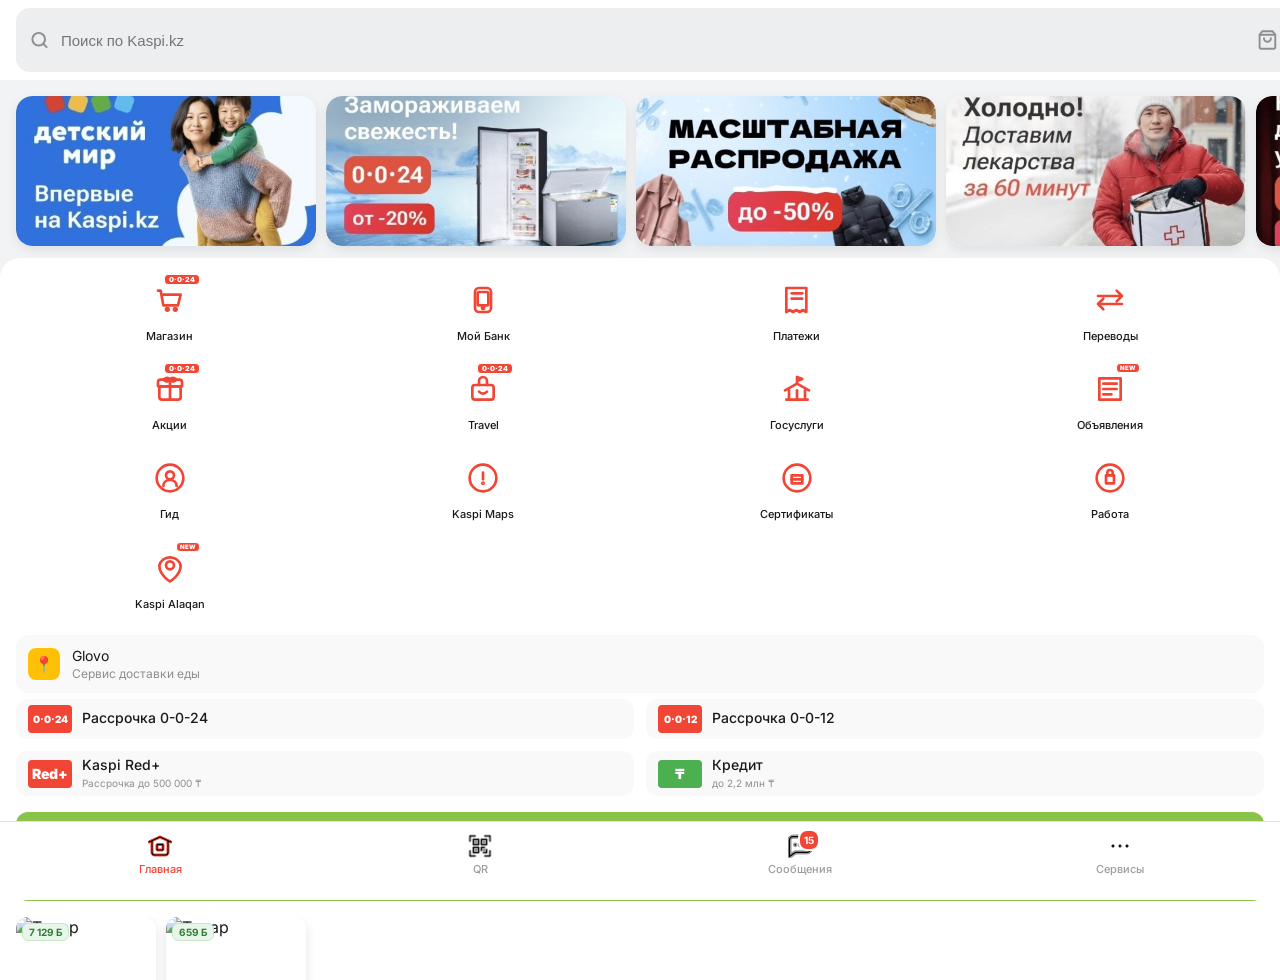
==== commit d297ed73: "fix: remove inline styles that forced QR scanner to stay open" ====
--- a/index.html
+++ b/index.html
@@ -324,7 +324,7 @@
     </div>
 
     <!-- 4. QR КАМЕРА -->
-    <div id="view-qr" class="qr-camera" style="background: #000; display: flex; flex-direction: column;">
+    <div id="view-qr" class="qr-camera">
         <div class="top-bar" style="background: transparent; border-bottom: none; color: white;">
             <div class="header-back" onclick="closeQR()" style="color: white;">
                 <svg width="24" height="24" viewBox="0 0 24 24" fill="none" stroke="currentColor" stroke-width="2.5"><line x1="18" y1="6" x2="6" y2="18"></line><line x1="6" y1="6" x2="18" y2="18"></line></svg>
